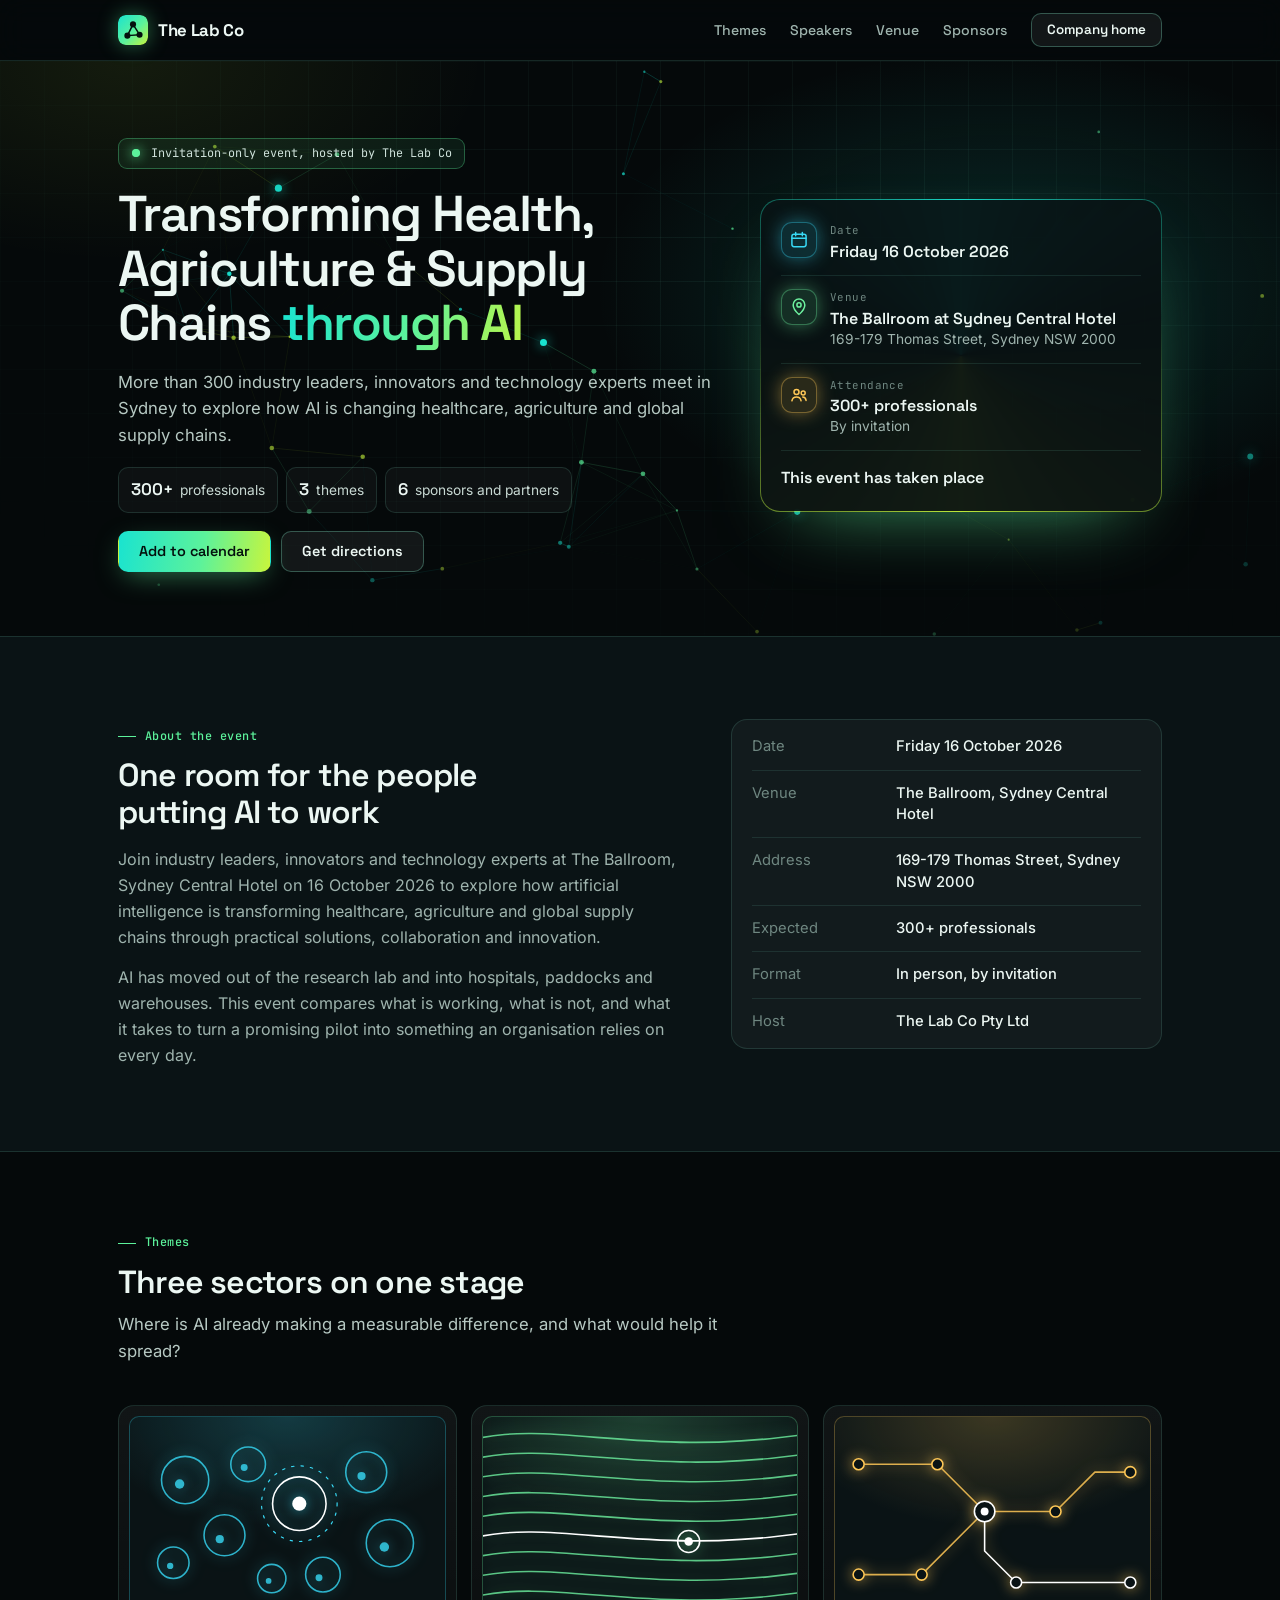
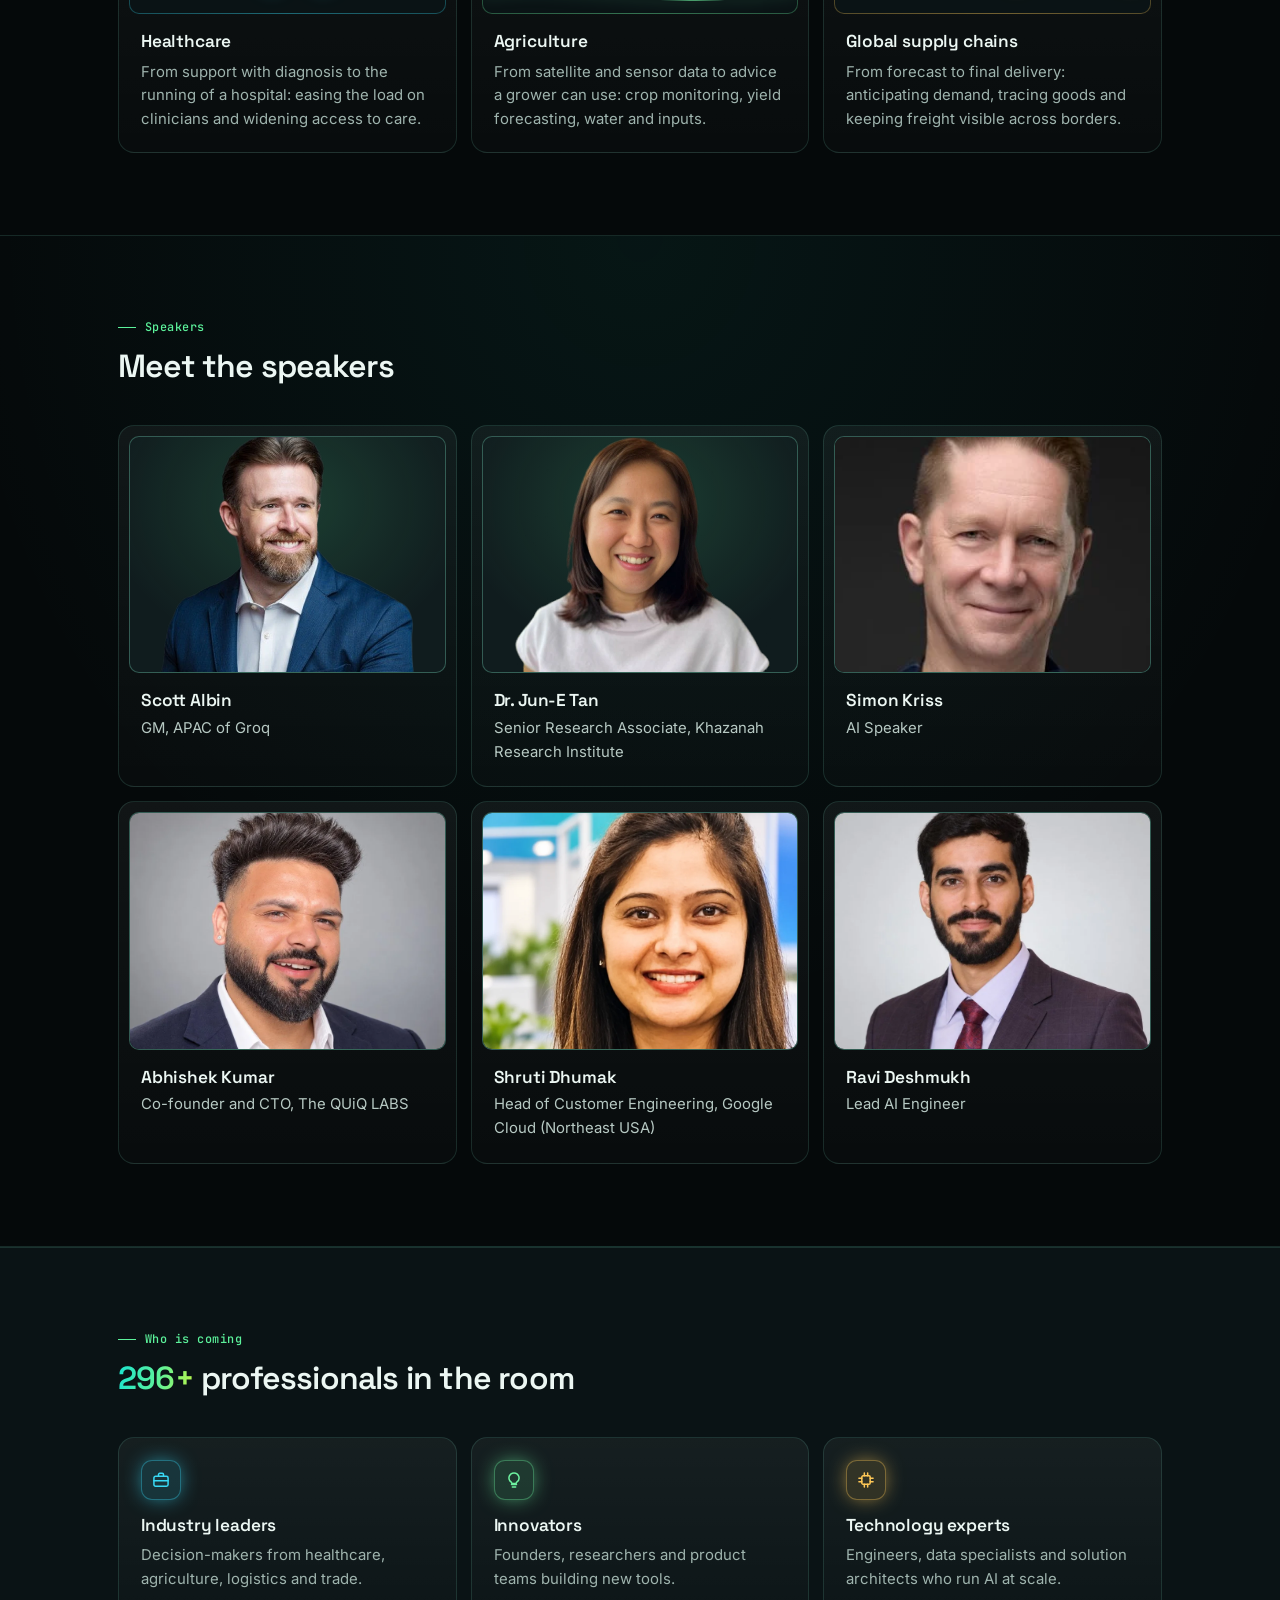
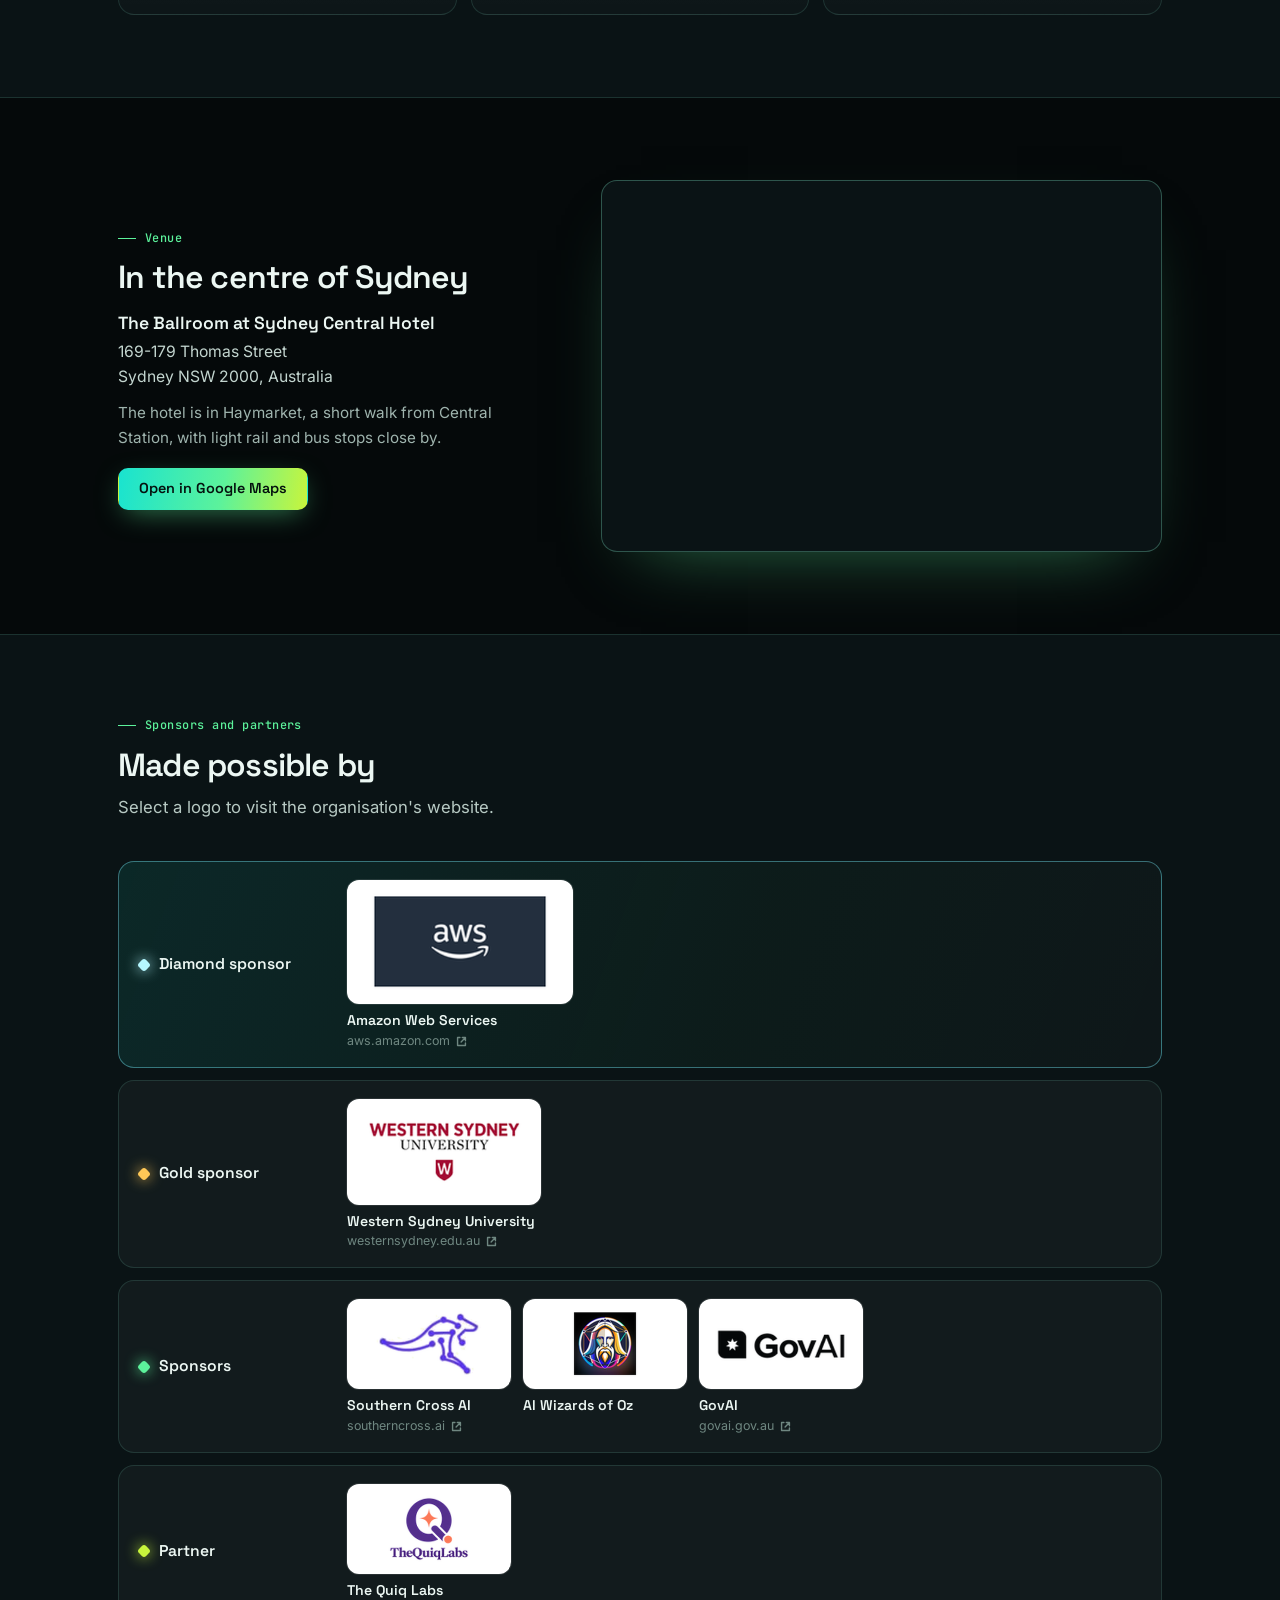
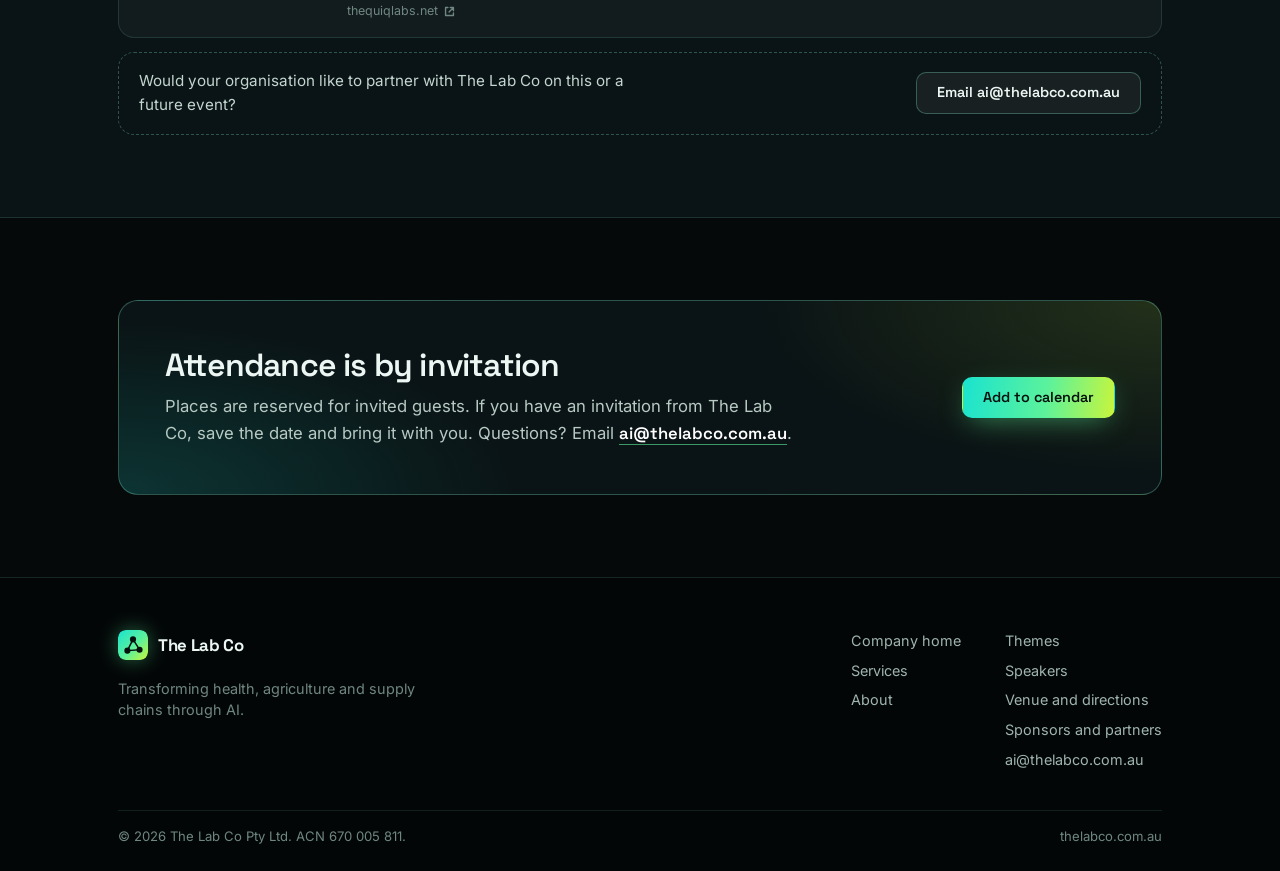
==== event.html @ 6e934815 "Add event speakers preview" ====
<!doctype html>
<html lang="en-AU">
<head>
  <meta charset="utf-8">
  <meta name="viewport" content="width=device-width, initial-scale=1">
  <title>Transforming Health, Agriculture &amp; Supply Chains through AI | 16 October 2026, Sydney | The Lab Co</title>
  <meta name="description" content="An invitation-only event by The Lab Co: 300+ professionals on how artificial intelligence is transforming healthcare, agriculture and global supply chains. Friday 16 October 2026, The Ballroom, Sydney Central Hotel.">
  <link rel="canonical" href="https://thelabco.com.au/event.html">
  <meta name="theme-color" content="#05090a">

  <meta property="og:type" content="website">
  <meta property="og:site_name" content="The Lab Co">
  <meta property="og:title" content="Transforming Health, Agriculture &amp; Supply Chains through AI">
  <meta property="og:description" content="Friday 16 October 2026. The Ballroom, Sydney Central Hotel, 169-179 Thomas Street, Sydney. 300+ professionals expected.">
  <meta property="og:url" content="https://thelabco.com.au/event.html">
  <meta property="og:image" content="https://thelabco.com.au/assets/img/share.png">
  <meta name="twitter:card" content="summary_large_image">

  <script>document.documentElement.className+=" js";setTimeout(function(){if(!window.__labco)document.documentElement.className+=" reveal-all"},4000);</script>
  <link rel="icon" href="favicon.svg" type="image/svg+xml">
  <link rel="preload" href="assets/fonts/space-grotesk-latin-wght-normal.woff2" as="font" type="font/woff2" crossorigin>
  <link rel="preload" href="assets/fonts/inter-latin-wght-normal.woff2" as="font" type="font/woff2" crossorigin>
  <link rel="stylesheet" href="assets/css/styles.css">

  <script type="application/ld+json">
  {
    "@context": "https://schema.org",
    "@type": "BusinessEvent",
    "name": "Transforming Health, Agriculture & Supply Chains through AI",
    "description": "Industry leaders, innovators and technology experts explore how artificial intelligence is transforming healthcare, agriculture and global supply chains through practical solutions, collaboration and innovation.",
    "startDate": "2026-10-16",
    "endDate": "2026-10-16",
    "eventStatus": "https://schema.org/EventScheduled",
    "eventAttendanceMode": "https://schema.org/OfflineEventAttendanceMode",
    "url": "https://thelabco.com.au/event.html",
    "image": "https://thelabco.com.au/assets/img/share.png",
    "location": {
      "@type": "Place",
      "name": "The Ballroom, Sydney Central Hotel",
      "address": { "@type": "PostalAddress", "streetAddress": "169-179 Thomas Street", "addressLocality": "Sydney", "addressRegion": "NSW", "postalCode": "2000", "addressCountry": "AU" }
    },
    "organizer": { "@type": "Organization", "name": "The Lab Co Pty Ltd", "email": "ai@thelabco.com.au", "url": "https://thelabco.com.au/" }
  }
  </script>
</head>
<body>
  <a class="skip" href="#main">Skip to content</a>
  <div class="progress" aria-hidden="true"></div>

  <header class="site-header">
    <div class="wrap site-header__row">
      <a class="brand" href="index.html" aria-label="The Lab Co, home">
        <img class="brand__mark" src="assets/img/mark.svg" alt="" width="30" height="30">
        <span class="brand__name">The Lab Co</span>
      </a>
      <nav class="nav" aria-label="Main">
        <a class="nav__link" href="#themes">Themes</a>
        <a class="nav__link" href="#speakers">Speakers</a>
        <a class="nav__link" href="#venue">Venue</a>
        <a class="nav__link" href="#sponsors">Sponsors</a>
        <a class="btn btn--ghost btn--small" href="index.html">Company home</a>
      </nav>
    </div>
  </header>

  <main id="main">

    <section class="hero hero--event" aria-labelledby="event-title">
      <div class="hero__glow" aria-hidden="true"></div>
      <div class="hero__grid" aria-hidden="true"></div>
      <canvas class="net" data-network aria-hidden="true"></canvas>

      <div class="wrap hero__cols hero__cols--event">
        <div class="hero__copy">
          <span class="pill"><span class="dot"></span>Invitation-only event, hosted by The&nbsp;Lab&nbsp;Co</span>
          <h1 class="display" id="event-title">Transforming Health, Agriculture &amp; Supply Chains <span class="grad-text">through AI</span></h1>
          <p class="lead">More than 300 industry leaders, innovators and technology experts meet in Sydney to explore how AI is changing healthcare, agriculture and global supply chains.</p>
          <div class="chips">
            <span class="chip"><b>300+</b> professionals</span>
            <span class="chip"><b>3</b> themes</span>
            <span class="chip"><b>6</b> sponsors and partners</span>
          </div>
          <div class="btn-row">
            <a class="btn btn--primary" href="assets/the-lab-co-event-16-oct-2026.ics" download>Add to calendar</a>
            <a class="btn btn--ghost" href="https://www.google.com/maps/search/?api=1&amp;query=Sydney+Central+Hotel%2C+169-179+Thomas+Street%2C+Sydney+NSW+2000" target="_blank" rel="noopener">Get directions</a>
          </div>
        </div>

        <div class="ticket">
          <div class="ticket__inner">
            <div class="ticket__row is-health">
              <span class="icon"><svg viewBox="0 0 24 24" aria-hidden="true"><rect x="3.5" y="5" width="17" height="15" rx="2.5"/><path d="M3.5 10h17M8 3v4M16 3v4"/></svg></span>
              <div>
                <p class="ticket__label">Date</p>
                <p class="ticket__main"><time datetime="2026-10-16">Friday 16 October 2026</time></p>
              </div>
            </div>
            <div class="ticket__row is-agri">
              <span class="icon"><svg viewBox="0 0 24 24" aria-hidden="true"><path d="M12 21s7-6.2 7-11.5a7 7 0 1 0-14 0C5 14.8 12 21 12 21z"/><circle cx="12" cy="9.5" r="2.5"/></svg></span>
              <div>
                <p class="ticket__label">Venue</p>
                <p class="ticket__main">The Ballroom at Sydney Central Hotel</p>
                <p class="ticket__sub">169-179 Thomas Street, Sydney NSW 2000</p>
              </div>
            </div>
            <div class="ticket__row is-supply">
              <span class="icon"><svg viewBox="0 0 24 24" aria-hidden="true"><circle cx="9" cy="8.5" r="3"/><path d="M3.5 19c.6-3 2.7-4.6 5.5-4.6s4.9 1.6 5.5 4.6"/><circle cx="17" cy="9.5" r="2.4"/><path d="M16.5 14.5c2.2.1 3.6 1.5 4 4"/></svg></span>
              <div>
                <p class="ticket__label">Attendance</p>
                <p class="ticket__main">300+ professionals</p>
                <p class="ticket__sub">By invitation</p>
              </div>
            </div>
            <div class="countdown" data-countdown hidden>
              <p class="countdown__label" data-countdown-label>Countdown to 16 October</p>
              <div class="countdown__boxes" data-countdown-boxes>
                <div class="countdown__box"><span class="countdown__num" data-unit="d">0</span><span class="countdown__unit">days</span></div>
                <div class="countdown__box"><span class="countdown__num" data-unit="h">00</span><span class="countdown__unit">hours</span></div>
                <div class="countdown__box"><span class="countdown__num" data-unit="m">00</span><span class="countdown__unit">min</span></div>
                <div class="countdown__box"><span class="countdown__num" data-unit="s">00</span><span class="countdown__unit">sec</span></div>
              </div>
              <p class="countdown__done" data-countdown-done hidden></p>
            </div>
          </div>
        </div>
      </div>
    </section>

    <section class="section section--alt" aria-labelledby="overview-title">
      <div class="wrap split">
        <div>
          <p class="kicker">About the event</p>
          <h2 class="heading" id="overview-title" style="margin-top: 11px;">One room for the people putting AI to work</h2>
          <div class="prose" style="margin-top: 16px;">
            <p>Join industry leaders, innovators and technology experts at The Ballroom, Sydney Central Hotel on 16 October 2026 to explore how artificial intelligence is transforming healthcare, agriculture and global supply chains through practical solutions, collaboration and innovation.</p>
            <p>AI has moved out of the research lab and into hospitals, paddocks and warehouses. This event compares what is working, what is not, and what it takes to turn a promising pilot into something an organisation relies on every day.</p>
          </div>
        </div>
        <dl class="facts">
          <div class="facts__row"><dt>Date</dt><dd>Friday 16 October 2026</dd></div>
          <div class="facts__row"><dt>Venue</dt><dd>The Ballroom, Sydney Central Hotel</dd></div>
          <div class="facts__row"><dt>Address</dt><dd>169-179 Thomas Street, Sydney NSW 2000</dd></div>
          <div class="facts__row"><dt>Expected</dt><dd>300+ professionals</dd></div>
          <div class="facts__row"><dt>Format</dt><dd>In person, by invitation</dd></div>
          <div class="facts__row"><dt>Host</dt><dd>The Lab Co Pty Ltd</dd></div>
        </dl>
      </div>
    </section>

    <section class="section" id="themes" aria-labelledby="themes-title">
      <div class="wrap">
        <div class="section__head">
          <p class="kicker">Themes</p>
          <h2 class="heading" id="themes-title">Three sectors on one stage</h2>
          <p class="lead">Where is AI already making a measurable difference, and what would help it spread?</p>
        </div>
        <div class="cards cards--3">
          <article class="card card--sector is-health">
            <span class="card__art"><img src="assets/img/plate-health.svg" alt="" width="400" height="250" loading="lazy"></span>
            <div class="card__body">
              <h3 class="subheading">Healthcare</h3>
              <p>From support with diagnosis to the running of a hospital: easing the load on clinicians and widening access to care.</p>
            </div>
          </article>
          <article class="card card--sector is-agri">
            <span class="card__art"><img src="assets/img/plate-agriculture.svg" alt="" width="400" height="250" loading="lazy"></span>
            <div class="card__body">
              <h3 class="subheading">Agriculture</h3>
              <p>From satellite and sensor data to advice a grower can use: crop monitoring, yield forecasting, water and inputs.</p>
            </div>
          </article>
          <article class="card card--sector is-supply">
            <span class="card__art"><img src="assets/img/plate-supply.svg" alt="" width="400" height="250" loading="lazy"></span>
            <div class="card__body">
              <h3 class="subheading">Global supply chains</h3>
              <p>From forecast to final delivery: anticipating demand, tracing goods and keeping freight visible across borders.</p>
            </div>
          </article>
        </div>
      </div>
    </section>

    <section class="section section--speakers" id="speakers" aria-labelledby="speakers-title">
      <div class="wrap">
        <div class="section__head">
          <p class="kicker">Speakers</p>
          <h2 class="heading" id="speakers-title">Meet the speakers</h2>
        </div>
        <div class="cards cards--3 speakers">
          <article class="card speaker">
            <div class="speaker__photo"><img src="assets/img/speakers/scott-albin.webp" alt="Scott Albin" width="600" height="600" loading="lazy"></div>
            <div class="speaker__body">
              <h3 class="subheading">Scott Albin</h3>
              <p>GM, APAC of Groq</p>
            </div>
          </article>
          <article class="card speaker">
            <div class="speaker__photo"><img src="assets/img/speakers/jun-e-tan.webp" alt="Dr. Jun-E Tan" width="600" height="600" loading="lazy"></div>
            <div class="speaker__body">
              <h3 class="subheading">Dr. Jun-E Tan</h3>
              <p>Senior Research Associate, Khazanah Research Institute</p>
            </div>
          </article>
          <article class="card speaker">
            <div class="speaker__photo"><img src="assets/img/speakers/simon-kriss.webp" alt="Simon Kriss" width="324" height="422" loading="lazy"></div>
            <div class="speaker__body">
              <h3 class="subheading">Simon Kriss</h3>
              <p>AI Speaker</p>
            </div>
          </article>
          <article class="card speaker">
            <div class="speaker__photo"><img src="assets/img/speakers/abhishek-kumar.webp" alt="Abhishek Kumar" width="800" height="800" loading="lazy"></div>
            <div class="speaker__body">
              <h3 class="subheading">Abhishek Kumar</h3>
              <p>Co-founder and CTO, The QUiQ LABS</p>
            </div>
          </article>
          <article class="card speaker">
            <div class="speaker__photo"><img src="assets/img/speakers/shruti-dhumak.webp" alt="Shruti Dhumak" width="976" height="1612" loading="lazy"></div>
            <div class="speaker__body">
              <h3 class="subheading">Shruti Dhumak</h3>
              <p>Head of Customer Engineering, Google Cloud (Northeast USA)</p>
            </div>
          </article>
          <article class="card speaker">
            <div class="speaker__photo"><img src="assets/img/speakers/ravi-deshmukh.webp" alt="Ravi Deshmukh" width="800" height="800" loading="lazy"></div>
            <div class="speaker__body">
              <h3 class="subheading">Ravi Deshmukh</h3>
              <p>Lead AI Engineer</p>
            </div>
          </article>
        </div>
      </div>
    </section>

    <section class="section section--alt" aria-labelledby="room-title">
      <div class="wrap">
        <div class="section__head">
          <p class="kicker">Who is coming</p>
          <h2 class="heading" id="room-title"><span class="grad-text"><span data-count="300">300</span>+</span> professionals in the room</h2>
        </div>
        <div class="cards cards--3">
          <div class="card is-health">
            <span class="icon"><svg viewBox="0 0 24 24" aria-hidden="true"><rect x="3.5" y="7.5" width="17" height="12" rx="2"/><path d="M9 7.5v-2A1.5 1.5 0 0 1 10.5 4h3A1.5 1.5 0 0 1 15 5.5v2M3.5 13h17"/></svg></span>
            <h3 class="subheading">Industry leaders</h3>
            <p>Decision-makers from healthcare, agriculture, logistics and trade.</p>
          </div>
          <div class="card is-agri">
            <span class="icon"><svg viewBox="0 0 24 24" aria-hidden="true"><path d="M9 17.5h6M10 20.5h4M12 3.5a6 6 0 0 0-3.6 10.8c.6.5 1 1.2 1.1 2h5c.1-.8.5-1.5 1.1-2A6 6 0 0 0 12 3.5z"/></svg></span>
            <h3 class="subheading">Innovators</h3>
            <p>Founders, researchers and product teams building new tools.</p>
          </div>
          <div class="card is-supply">
            <span class="icon"><svg viewBox="0 0 24 24" aria-hidden="true"><rect x="7" y="7" width="10" height="10" rx="1.5"/><path d="M10 3.5V7M14 3.5V7M10 17v3.5M14 17v3.5M3.5 10H7M3.5 14H7M17 10h3.5M17 14h3.5"/></svg></span>
            <h3 class="subheading">Technology experts</h3>
            <p>Engineers, data specialists and solution architects who run AI at scale.</p>
          </div>
        </div>
      </div>
    </section>

    <section class="section venue" id="venue" aria-labelledby="venue-title">
      <div class="wrap split split--venue">
        <div>
          <p class="kicker">Venue</p>
          <h2 class="heading" id="venue-title" style="margin-top: 11px;">In the centre of Sydney</h2>
          <address class="address">
            <strong>The Ballroom at Sydney Central Hotel</strong>
            169-179 Thomas Street<br>
            Sydney NSW 2000, Australia
          </address>
          <p class="venue__text">The hotel is in Haymarket, a short walk from Central Station, with light rail and bus stops close by.</p>
          <div class="btn-row">
            <a class="btn btn--primary" href="https://www.google.com/maps/search/?api=1&amp;query=Sydney+Central+Hotel%2C+169-179+Thomas+Street%2C+Sydney+NSW+2000" target="_blank" rel="noopener">Open in Google Maps</a>
          </div>
        </div>
        <div class="venue__map">
          <iframe title="Map showing Sydney Central Hotel, 169-179 Thomas Street, Sydney" src="https://www.google.com/maps?q=Sydney+Central+Hotel%2C+169-179+Thomas+Street%2C+Sydney+NSW+2000&amp;z=16&amp;output=embed" loading="lazy" referrerpolicy="no-referrer-when-downgrade" allowfullscreen></iframe>
        </div>
      </div>
    </section>

    <section class="section section--alt" id="sponsors" aria-labelledby="sponsors-title">
      <div class="wrap">
        <div class="section__head">
          <p class="kicker">Sponsors and partners</p>
          <h2 class="heading" id="sponsors-title">Made possible by</h2>
          <p class="lead">Select a logo to visit the organisation's website.</p>
        </div>

        <!--
          Each sponsor is one element with class "sponsor".
          To change a link, edit the href and the short address under the name.
          To replace a logo, upload a file with the same name into assets/img/sponsors/
          (PNG or SVG on a white or clear background).
        -->
        <div class="tiers">
          <div class="tier tier--diamond">
            <h3 class="tier__name"><span class="tier__gem"></span>Diamond sponsor</h3>
            <div class="tier__logos">
              <a class="sponsor sponsor--diamond" href="https://aws.amazon.com/" target="_blank" rel="noopener" aria-label="Amazon Web Services, opens website in a new tab">
                <span class="sponsor__tile"><img src="assets/img/sponsors/aws.png" alt="" width="492" height="267" loading="lazy"></span>
                <span class="sponsor__name">Amazon Web Services</span>
                <span class="sponsor__url">aws.amazon.com<svg viewBox="0 0 14 14" aria-hidden="true"><path d="M5 2H2v10h10V9M8 2h4v4M12 2 6.5 7.5"/></svg></span>
              </a>
            </div>
          </div>

          <div class="tier tier--gold">
            <h3 class="tier__name"><span class="tier__gem"></span>Gold sponsor</h3>
            <div class="tier__logos">
              <a class="sponsor sponsor--gold" href="https://www.westernsydney.edu.au/" target="_blank" rel="noopener" aria-label="Western Sydney University, opens website in a new tab">
                <span class="sponsor__tile"><img src="assets/img/sponsors/western-sydney-university.png" alt="" width="483" height="204" loading="lazy"></span>
                <span class="sponsor__name">Western Sydney University</span>
                <span class="sponsor__url">westernsydney.edu.au<svg viewBox="0 0 14 14" aria-hidden="true"><path d="M5 2H2v10h10V9M8 2h4v4M12 2 6.5 7.5"/></svg></span>
              </a>
            </div>
          </div>

          <div class="tier tier--sponsor">
            <h3 class="tier__name"><span class="tier__gem"></span>Sponsors</h3>
            <div class="tier__logos">
              <a class="sponsor" href="https://www.southerncross.ai/" target="_blank" rel="noopener" aria-label="Southern Cross AI, opens website in a new tab">
                <span class="sponsor__tile"><img src="assets/img/sponsors/southern-cross-ai.png" alt="" width="372" height="240" loading="lazy"></span>
                <span class="sponsor__name">Southern Cross AI</span>
                <span class="sponsor__url">southerncross.ai<svg viewBox="0 0 14 14" aria-hidden="true"><path d="M5 2H2v10h10V9M8 2h4v4M12 2 6.5 7.5"/></svg></span>
              </a>
              <!-- No website yet: to add one, copy the <a class="sponsor" ...> pattern used by the other logos. -->
              <div class="sponsor">
                <span class="sponsor__tile"><img src="assets/img/sponsors/ai-wizards-of-oz.png" alt="" width="270" height="267" loading="lazy"></span>
                <span class="sponsor__name">AI Wizards of Oz</span>
              </div>
              <a class="sponsor" href="https://www.govai.gov.au/" target="_blank" rel="noopener" aria-label="GovAI, opens website in a new tab">
                <span class="sponsor__tile"><img src="assets/img/sponsors/govai.png" alt="" width="450" height="120" loading="lazy"></span>
                <span class="sponsor__name">GovAI</span>
                <span class="sponsor__url">govai.gov.au<svg viewBox="0 0 14 14" aria-hidden="true"><path d="M5 2H2v10h10V9M8 2h4v4M12 2 6.5 7.5"/></svg></span>
              </a>
            </div>
          </div>

          <div class="tier tier--partner">
            <h3 class="tier__name"><span class="tier__gem"></span>Partner</h3>
            <div class="tier__logos">
              <a class="sponsor" href="https://thequiqlabs.net/" target="_blank" rel="noopener" aria-label="The Quiq Labs, opens website in a new tab">
                <span class="sponsor__tile"><img src="assets/img/sponsors/the-quiq-labs.png" alt="" width="327" height="264" loading="lazy"></span>
                <span class="sponsor__name">The Quiq Labs</span>
                <span class="sponsor__url">thequiqlabs.net<svg viewBox="0 0 14 14" aria-hidden="true"><path d="M5 2H2v10h10V9M8 2h4v4M12 2 6.5 7.5"/></svg></span>
              </a>
            </div>
          </div>
        </div>

        <div class="partner-cta">
          <p>Would your organisation like to partner with The Lab Co on this or a future event?</p>
          <a class="btn btn--ghost" href="mailto:ai@thelabco.com.au?subject=Partnership%20enquiry">Email ai@thelabco.com.au</a>
        </div>
      </div>
    </section>

    <section class="section" id="attend" aria-labelledby="attend-title">
      <div class="wrap">
        <div class="contact">
          <div>
            <h2 class="heading" id="attend-title">Attendance is by invitation</h2>
            <p class="lead">Places are reserved for invited guests. If you have an invitation from The Lab Co, save the date and bring it with you. Questions? Email <a class="mail" href="mailto:ai@thelabco.com.au">ai@thelabco.com.au</a>.</p>
          </div>
          <a class="btn btn--primary" href="assets/the-lab-co-event-16-oct-2026.ics" download>Add to calendar</a>
        </div>
      </div>
    </section>

  </main>

  <footer class="site-footer">
    <div class="wrap">
      <div class="site-footer__top">
        <div>
          <a class="brand" href="index.html" aria-label="The Lab Co, home">
            <img class="brand__mark" src="assets/img/mark.svg" alt="" width="30" height="30">
            <span class="brand__name">The Lab Co</span>
          </a>
          <p class="site-footer__tag">Transforming health, agriculture and supply chains through AI.</p>
        </div>
        <nav class="site-footer__links" aria-label="Company">
          <a href="index.html">Company home</a>
          <a href="index.html#services">Services</a>
          <a href="index.html#about">About</a>
        </nav>
        <nav class="site-footer__links" aria-label="Event">
          <a href="#themes">Themes</a>
          <a href="#speakers">Speakers</a>
          <a href="#venue">Venue and directions</a>
          <a href="#sponsors">Sponsors and partners</a>
          <a href="mailto:ai@thelabco.com.au">ai@thelabco.com.au</a>
        </nav>
      </div>
      <div class="site-footer__legal">
        <span>&copy; 2026 The Lab Co Pty Ltd. ACN 670 005 811.</span>
        <span>thelabco.com.au</span>
      </div>
    </div>
  </footer>

  <script src="assets/js/main.js" defer></script>
</body>
</html>
---- assets/css/styles.css ----
/* The Lab Co — site styles
   Identity: graphite black with an aqua-to-lime signal gradient.
   Sector colours: health = cyan, agriculture = green, supply chains = amber. */

@font-face { font-family: "Space Grotesk"; font-style: normal; font-display: swap; font-weight: 300 700; src: url("../fonts/space-grotesk-latin-wght-normal.woff2") format("woff2"); }
@font-face { font-family: "Inter"; font-style: normal; font-display: swap; font-weight: 100 900; src: url("../fonts/inter-latin-wght-normal.woff2") format("woff2"); }
@font-face { font-family: "JetBrains Mono"; font-style: normal; font-display: swap; font-weight: 100 800; src: url("../fonts/jetbrains-mono-latin-wght-normal.woff2") format("woff2"); }

:root {
  color-scheme: dark;
  --bg: #05090a;
  --bg-2: #0a1315;
  --panel: rgba(255, 255, 255, 0.035);
  --panel-2: rgba(255, 255, 255, 0.06);
  --line: rgba(140, 255, 220, 0.13);
  --line-2: rgba(140, 255, 220, 0.28);
  --text: #ecf7f3;
  --muted: #9fb4ae;
  --dim: #6f8781;

  --aqua: #19e3d0;
  --mint: #5cf29b;
  --lime: #c8f53c;
  --cyan: #38d9f5;
  --green: #6ef2a0;
  --amber: #ffc857;
  --grad: linear-gradient(100deg, #19e3d0 0%, #5cf29b 55%, #c8f53c 100%);

  --display: "Space Grotesk", "Segoe UI", system-ui, -apple-system, Arial, sans-serif;
  --body: "Inter", "Segoe UI", system-ui, -apple-system, Arial, sans-serif;
  --mono: "JetBrains Mono", ui-monospace, "SFMono-Regular", Menlo, Consolas, monospace;

  --gutter: clamp(18px, 4.5vw, 48px);
  --radius: 16px;
  --accent: var(--mint);
}

*, *::before, *::after { box-sizing: border-box; }
html { -webkit-text-size-adjust: 100%; scroll-behavior: smooth; scroll-padding-top: 80px; }
@media (prefers-reduced-motion: reduce) { html { scroll-behavior: auto; } }

body {
  margin: 0; background: var(--bg); color: var(--muted);
  font-family: var(--body); font-size: 1rem; line-height: 1.62;
  -webkit-font-smoothing: antialiased; text-rendering: optimizeLegibility; overflow-x: hidden;
}
img, svg, iframe, canvas { display: block; max-width: 100%; }
h1, h2, h3, p, dl, dd, ul, ol { margin: 0; }
ul, ol { padding: 0; list-style: none; }
a { color: var(--mint); text-decoration-thickness: 1px; text-underline-offset: 0.2em; }
a:hover { color: #ffffff; }
:focus-visible { outline: 2px solid var(--lime); outline-offset: 3px; border-radius: 6px; }
[hidden] { display: none !important; }

.skip { position: absolute; left: 12px; top: -70px; z-index: 70; background: #fff; color: #04110e; font-family: var(--display); font-weight: 600; font-size: 0.9rem; padding: 9px 14px; border-radius: 9px; text-decoration: none; }
.skip:focus { top: 12px; }
.wrap { max-width: 1140px; margin-inline: auto; padding-inline: var(--gutter); }
.grad-text { background-image: linear-gradient(100deg, #19e3d0, #5cf29b, #c8f53c, #5cf29b, #19e3d0); background-size: 220% auto; -webkit-background-clip: text; background-clip: text; color: transparent; }

/* ---------- Type (kept compact) ---------- */
.display { font-family: var(--display); font-weight: 600; font-size: clamp(1.9rem, 4.1vw, 3.15rem); line-height: 1.08; letter-spacing: -0.03em; color: var(--text); text-wrap: balance; }
.heading { font-family: var(--display); font-weight: 600; font-size: clamp(1.45rem, 2.5vw, 2rem); line-height: 1.15; letter-spacing: -0.025em; color: var(--text); text-wrap: balance; }
.subheading { font-family: var(--display); font-weight: 600; font-size: 1.08rem; line-height: 1.3; letter-spacing: -0.01em; color: var(--text); }
.lead { font-size: 1.04rem; line-height: 1.62; color: #b7c9c3; max-width: 38em; }
.small { font-size: 0.9rem; }
.kicker { display: inline-flex; align-items: center; gap: 9px; font-family: var(--mono); font-size: 0.74rem; font-weight: 500; letter-spacing: 0.04em; color: var(--mint); }
.kicker::before { content: ""; width: 18px; height: 1px; background: currentColor; }
.prose { max-width: 38em; }
.prose p + p { margin-top: 0.9em; }
.mail { font-family: var(--display); font-weight: 600; color: #fff; text-decoration: none; border-bottom: 1px solid rgba(92, 242, 155, 0.6); }
.mail:hover { color: var(--mint); }

/* ---------- Header ---------- */
.site-header { position: sticky; top: 0; z-index: 50; background: rgba(5, 9, 10, 0.7); -webkit-backdrop-filter: blur(14px) saturate(140%); backdrop-filter: blur(14px) saturate(140%); border-bottom: 1px solid var(--line); transition: background-color 0.3s ease, box-shadow 0.3s ease; }
.site-header.is-scrolled { background: rgba(5, 9, 10, 0.93); box-shadow: 0 12px 36px -18px #000; }
.site-header__row { display: flex; align-items: center; justify-content: space-between; gap: 18px; min-height: 60px; }
.brand { display: inline-flex; align-items: center; gap: 10px; color: var(--text); text-decoration: none; }
.brand:hover { color: #fff; }
.brand__mark { width: 30px; height: 30px; border-radius: 8px; box-shadow: 0 0 20px rgba(92, 242, 155, 0.4); }
.brand__name { font-family: var(--display); font-weight: 700; font-size: 1.05rem; letter-spacing: -0.02em; line-height: 1; }
.nav { display: flex; align-items: center; gap: 4px 24px; font-family: var(--display); font-size: 0.88rem; font-weight: 500; }
.nav__link { color: var(--muted); text-decoration: none; padding-block: 8px; transition: color 0.15s ease; }
.nav__link:hover { color: #fff; }

/* ---------- Buttons ---------- */
.btn { position: relative; overflow: hidden; display: inline-flex; align-items: center; justify-content: center; gap: 8px; font-family: var(--display); font-weight: 600; font-size: 0.9rem; line-height: 1.1; padding: 12px 20px; border-radius: 10px; border: 1px solid transparent; text-decoration: none; cursor: pointer; white-space: nowrap; transition: transform 0.15s ease, box-shadow 0.2s ease, background-color 0.15s ease, border-color 0.15s ease; }
.btn--primary { background: var(--grad); color: #04110e; box-shadow: 0 8px 28px -8px rgba(92, 242, 155, 0.55); }
.btn--primary:hover { color: #04110e; transform: translateY(-1px); box-shadow: 0 10px 36px -6px rgba(92, 242, 155, 0.75); }
.btn--primary::after { content: ""; position: absolute; top: 0; bottom: 0; left: 0; width: 40%; background: linear-gradient(100deg, transparent, rgba(255, 255, 255, 0.6), transparent); transform: translateX(-140%) skewX(-20deg); pointer-events: none; }
.btn--primary:hover::after { transform: translateX(380%) skewX(-20deg); transition: transform 0.75s ease; }
.btn--ghost { background: var(--panel-2); border-color: var(--line-2); color: var(--text); }
.btn--ghost:hover { background: rgba(255, 255, 255, 0.1); border-color: rgba(255, 255, 255, 0.4); color: #fff; }
.btn--small { padding: 9px 15px; font-size: 0.84rem; }
.btn-row { display: flex; flex-wrap: wrap; gap: 10px; }
.btn svg { width: 15px; height: 15px; fill: none; stroke: currentColor; stroke-width: 2; stroke-linecap: round; stroke-linejoin: round; }

/* ---------- Home hero ---------- */
.hero { position: relative; isolation: isolate; overflow: hidden; padding-block: clamp(40px, 6vw, 84px) clamp(36px, 5vw, 64px); }
.hero__glow { position: absolute; inset: 0; z-index: -3; pointer-events: none; background: radial-gradient(45% 60% at 78% 40%, rgba(25, 227, 208, 0.16), transparent 70%), radial-gradient(40% 50% at 10% 0%, rgba(200, 245, 60, 0.08), transparent 70%); }
.hero__grid { position: absolute; inset: 0; z-index: -2; pointer-events: none; background-image: linear-gradient(rgba(140, 255, 220, 0.055) 1px, transparent 1px), linear-gradient(90deg, rgba(140, 255, 220, 0.055) 1px, transparent 1px); background-size: 44px 44px; -webkit-mask-image: radial-gradient(80% 80% at 60% 30%, #000 10%, transparent 100%); mask-image: radial-gradient(80% 80% at 60% 30%, #000 10%, transparent 100%); }
.hero__cols { display: grid; gap: 28px 40px; align-items: center; }
.hero__copy { display: grid; gap: 18px; justify-items: start; }
.hero__copy > * { animation: rise 0.9s cubic-bezier(0.16, 0.84, 0.3, 1) both; }
.hero__copy > :nth-child(1) { animation-delay: 0.05s; }
.hero__copy > :nth-child(2) { animation-delay: 0.16s; }
.hero__copy > :nth-child(3) { animation-delay: 0.3s; }
.hero__copy > :nth-child(4) { animation-delay: 0.44s; }
.hero__copy > :nth-child(5) { animation-delay: 0.58s; }
@keyframes rise { from { opacity: 0; transform: translateY(26px); } }

.core { position: relative; aspect-ratio: 1; width: min(100%, 500px); margin-inline: auto; animation: core-in 1.4s cubic-bezier(0.16, 0.84, 0.3, 1) 0.2s both; }
@keyframes core-in { from { opacity: 0; transform: scale(0.86); } }
.core canvas { width: 100%; height: 100%; }
.core::before { content: ""; position: absolute; inset: 14%; border-radius: 50%; background: radial-gradient(circle, rgba(92, 242, 155, 0.2), transparent 68%); filter: blur(30px); }
.core__chip { position: absolute; display: inline-flex; align-items: center; gap: 8px; font-family: var(--mono); font-size: 0.72rem; color: var(--text); padding: 7px 11px; border-radius: 9px; background: rgba(10, 19, 21, 0.82); border: 1px solid var(--line-2); -webkit-backdrop-filter: blur(6px); backdrop-filter: blur(6px); animation: bob 5s ease-in-out infinite; }
.core__chip::before { content: ""; width: 7px; height: 7px; border-radius: 50%; background: var(--accent); box-shadow: 0 0 10px var(--accent); }
.core__chip--a { --accent: var(--cyan); left: 0; top: 16%; }
.core__chip--b { --accent: var(--green); right: -2%; top: 44%; animation-delay: -1.7s; }
.core__chip--c { --accent: var(--amber); left: 8%; bottom: 12%; animation-delay: -3.2s; }
@keyframes bob { 50% { transform: translateY(-9px); } }

.eventline { display: inline-flex; flex-wrap: wrap; align-items: center; gap: 6px 12px; padding: 9px 14px; border-radius: 11px; background: var(--panel); border: 1px solid var(--line); color: #c9dad4; font-size: 0.88rem; text-decoration: none; transition: border-color 0.2s ease, background-color 0.2s ease; }
.eventline:hover { border-color: var(--line-2); background: var(--panel-2); color: #fff; }
.eventline b { font-family: var(--display); font-weight: 600; color: var(--text); }
.eventline__go { font-family: var(--display); font-weight: 600; color: var(--mint); }
.dot { position: relative; width: 8px; height: 8px; border-radius: 50%; background: var(--mint); box-shadow: 0 0 12px var(--mint); flex: none; }
.dot::after { content: ""; position: absolute; inset: 0; border-radius: 50%; border: 1px solid var(--mint); animation: ping 2.2s cubic-bezier(0, 0, 0.2, 1) infinite; }
@keyframes ping { to { transform: scale(3.4); opacity: 0; } }

/* ---------- Moving word band ---------- */
.band { border-block: 1px solid var(--line); background: var(--bg-2); overflow: hidden; padding-block: 13px; }
.band__track { display: flex; flex-wrap: wrap; justify-content: center; gap: 6px 0; margin: 0; }
.band__item { display: inline-flex; align-items: center; gap: 22px; padding-right: 22px; font-family: var(--display); font-weight: 500; font-size: 0.95rem; color: #cfe2db; white-space: nowrap; }
.band__item::after { content: ""; width: 6px; height: 6px; transform: rotate(45deg); background: var(--mint); box-shadow: 0 0 10px var(--mint); }
.band.is-live .band__track { flex-wrap: nowrap; justify-content: flex-start; width: max-content; animation: slide 38s linear infinite; }
.band.is-live:hover .band__track { animation-play-state: paused; }
@keyframes slide { to { transform: translateX(calc(-100% / 3)); } }

/* ---------- Sections ---------- */
.section { padding-block: clamp(44px, 6.4vw, 84px); position: relative; }
.section--alt { background: var(--bg-2); border-block: 1px solid var(--line); }
.section__head { display: grid; gap: 11px; margin-bottom: clamp(24px, 3.4vw, 40px); max-width: 44em; }

/* ---------- Cards ---------- */
.card { position: relative; background: linear-gradient(180deg, rgba(255, 255, 255, 0.05), rgba(255, 255, 255, 0.015)); border: 1px solid var(--line); border-radius: var(--radius); padding: 22px; transition: border-color 0.2s ease, box-shadow 0.25s ease, transform 0.2s ease; }
.card > * { position: relative; }
.card::before { content: ""; position: absolute; inset: 0; border-radius: inherit; pointer-events: none; opacity: 0; transition: opacity 0.3s ease; background: radial-gradient(340px circle at var(--mx, 50%) var(--my, 0%), color-mix(in srgb, var(--accent) 18%, transparent), transparent 62%); }
.card:hover::before { opacity: 1; }
.card:hover { border-color: color-mix(in srgb, var(--accent) 55%, transparent); }
.card p { margin-top: 8px; font-size: 0.93rem; line-height: 1.6; }
.cards { display: grid; gap: 14px; }

.is-health { --accent: var(--cyan); }
.is-agri { --accent: var(--green); }
.is-supply { --accent: var(--amber); }
.is-aqua { --accent: var(--aqua); }
.is-lime { --accent: var(--lime); }

.icon { display: grid; place-items: center; width: 40px; height: 40px; border-radius: 11px; margin-bottom: 14px; color: var(--accent); background: color-mix(in srgb, var(--accent) 13%, transparent); border: 1px solid color-mix(in srgb, var(--accent) 36%, transparent); box-shadow: 0 0 22px -6px var(--accent); transition: transform 0.25s ease; }
.icon svg { width: 20px; height: 20px; fill: none; stroke: currentColor; stroke-width: 1.8; stroke-linecap: round; stroke-linejoin: round; }
.card:hover .icon { transform: translateY(-3px) scale(1.06); }

.ticks { margin-top: 14px; display: grid; gap: 7px; font-size: 0.9rem; color: #c3d5cf; }
.ticks li { display: flex; gap: 9px; align-items: flex-start; }
.ticks li::before { content: ""; flex: none; width: 14px; height: 14px; margin-top: 4px; background: no-repeat center / contain url("data:image/svg+xml,%3Csvg xmlns='http://www.w3.org/2000/svg' viewBox='0 0 14 14' fill='none' stroke='%235cf29b' stroke-width='2' stroke-linecap='round' stroke-linejoin='round'%3E%3Cpath d='M2.5 7.5 5.5 10.5 11.5 3.5'/%3E%3C/svg%3E"); }

/* ---------- Services (bento) ---------- */
.bento { display: grid; gap: 14px; }
.service { display: grid; gap: 18px; align-content: start; }
.service__art { border-radius: 12px; border: 1px solid var(--line); background: radial-gradient(90% 90% at 50% 0%, color-mix(in srgb, var(--accent) 14%, transparent), transparent 70%), var(--bg-2); overflow: hidden; }

/* flow diagram: data -> model -> action */
.flow { display: grid; grid-template-columns: auto 1fr auto 1fr auto; align-items: center; gap: 0; padding: 26px 18px; }
.flow__node { display: grid; justify-items: center; gap: 8px; font-family: var(--mono); font-size: 0.7rem; color: #cfe2db; }
.flow__node span { display: grid; place-items: center; width: 46px; height: 46px; border-radius: 13px; color: var(--aqua); background: rgba(25, 227, 208, 0.1); border: 1px solid rgba(25, 227, 208, 0.4); }
.flow__node:nth-child(3) span { color: #04110e; background: var(--grad); border-color: transparent; box-shadow: 0 0 26px rgba(92, 242, 155, 0.6); animation: think 2.4s ease-in-out infinite; }
.flow__node:nth-child(5) span { color: var(--lime); background: rgba(200, 245, 60, 0.1); border-color: rgba(200, 245, 60, 0.4); }
.flow__node svg { width: 21px; height: 21px; fill: none; stroke: currentColor; stroke-width: 1.8; stroke-linecap: round; stroke-linejoin: round; }
.flow__wire { position: relative; height: 2px; margin: 0 8px 22px; background: linear-gradient(90deg, rgba(25, 227, 208, 0.35), rgba(200, 245, 60, 0.35)); border-radius: 2px; }
.flow__wire::before, .flow__wire::after { content: ""; position: absolute; top: -3px; left: 0; width: 8px; height: 8px; border-radius: 50%; background: #fff; box-shadow: 0 0 12px var(--mint), 0 0 4px #fff; animation: travel 2.2s linear infinite; }
.flow__wire::after { animation-delay: -1.1s; }
.flow__wire:nth-child(4)::before { animation-delay: -0.5s; }
.flow__wire:nth-child(4)::after { animation-delay: -1.6s; }
@keyframes travel { from { left: 0; opacity: 0; } 12% { opacity: 1; } 88% { opacity: 1; } to { left: calc(100% - 8px); opacity: 0; } }
@keyframes think { 50% { transform: scale(1.08); box-shadow: 0 0 40px rgba(92, 242, 155, 0.9); } }

/* bars */
.bars { display: flex; align-items: flex-end; gap: 8px; height: 118px; padding: 18px 18px 0; }
.bars i { flex: 1; border-radius: 5px 5px 0 0; background: linear-gradient(180deg, var(--aqua), rgba(25, 227, 208, 0.12)); height: var(--h); transform-origin: bottom; animation: grow 3.6s ease-in-out infinite; animation-delay: var(--t, 0s); }
.bars i:nth-child(even) { background: linear-gradient(180deg, var(--lime), rgba(200, 245, 60, 0.1)); }
@keyframes grow { 0%, 100% { transform: scaleY(0.55); } 50% { transform: scaleY(1); } }

/* orbit */
.orbit { position: relative; height: 118px; display: grid; place-items: center; }
.orbit__ring { position: absolute; width: 190px; height: 74px; border: 1px dashed var(--line-2); border-radius: 50%; }
.orbit__ring--2 { width: 120px; height: 46px; }
.orbit__hub { width: 34px; height: 34px; border-radius: 10px; background: var(--grad); box-shadow: 0 0 26px rgba(92, 242, 155, 0.6); }
.orbit__sat { position: absolute; left: 50%; top: 50%; width: 10px; height: 10px; margin: -5px; border-radius: 50%; background: #fff; box-shadow: 0 0 12px var(--mint); offset-path: ellipse(95px 37px at 50% 50%); offset-rotate: 0deg; animation: orbit 7s linear infinite; }
.orbit__sat--2 { offset-path: ellipse(60px 23px at 50% 50%); animation-duration: 4.6s; animation-direction: reverse; background: var(--lime); }
.orbit__sat--3 { animation-delay: -3.5s; background: var(--aqua); }
@keyframes orbit { to { offset-distance: 100%; } }

/* ---------- Numbers ---------- */
.stats { display: grid; grid-template-columns: repeat(2, 1fr); gap: 1px; background: var(--line); border: 1px solid var(--line); border-radius: var(--radius); overflow: hidden; }
.stat { background: var(--bg); padding: 22px 20px; }
.section--alt .stat { background: var(--bg-2); }
.stat__num { font-family: var(--display); font-weight: 600; font-size: clamp(1.8rem, 3.4vw, 2.5rem); line-height: 1; letter-spacing: -0.03em; font-variant-numeric: tabular-nums; }
.stat__label { margin-top: 8px; font-size: 0.86rem; line-height: 1.4; color: var(--muted); }

/* ---------- Sector switcher ---------- */
.tabs { display: grid; gap: 16px; }
.tabs__list { display: flex; flex-wrap: wrap; gap: 8px; }
.tab { display: inline-flex; align-items: center; gap: 9px; font-family: var(--display); font-weight: 600; font-size: 0.92rem; color: var(--muted); background: var(--panel); border: 1px solid var(--line); border-radius: 11px; padding: 11px 16px; cursor: pointer; text-align: left; transition: color 0.15s ease, border-color 0.2s ease, background-color 0.2s ease; }
.tab::before { content: ""; width: 8px; height: 8px; border-radius: 50%; background: var(--accent); box-shadow: 0 0 10px var(--accent); }
.tab:hover { color: #fff; border-color: var(--line-2); }
.tab[aria-selected="true"] { color: #fff; border-color: color-mix(in srgb, var(--accent) 70%, transparent); background: color-mix(in srgb, var(--accent) 11%, transparent); }
.panel { display: grid; gap: 20px; align-items: center; padding: 16px; border-radius: var(--radius); border: 1px solid color-mix(in srgb, var(--accent) 30%, transparent); background: linear-gradient(180deg, rgba(255, 255, 255, 0.045), rgba(255, 255, 255, 0.012)); }
.panel + .panel { margin-top: 14px; }
.tabs.is-live .panel + .panel { margin-top: 0; }
.tabs.is-live .panel { animation: panel-in 0.5s cubic-bezier(0.16, 0.84, 0.3, 1); }
@keyframes panel-in { from { opacity: 0; transform: translateY(12px); } }
.panel__art { position: relative; aspect-ratio: 16 / 10; border-radius: 11px; overflow: hidden; border: 1px solid color-mix(in srgb, var(--accent) 28%, transparent); background: radial-gradient(90% 80% at 50% 0%, color-mix(in srgb, var(--accent) 20%, transparent), transparent 70%), var(--bg-2); }
.panel__art img { width: 100%; height: 100%; object-fit: cover; filter: drop-shadow(0 0 7px color-mix(in srgb, var(--accent) 70%, transparent)); }
.panel__art::after, .card__art::after { content: ""; position: absolute; top: 0; bottom: 0; left: 0; width: 34%; pointer-events: none; background: linear-gradient(90deg, transparent, color-mix(in srgb, var(--accent) 24%, transparent) 70%, color-mix(in srgb, var(--accent) 70%, transparent) 99%, transparent); transform: translateX(-130%); animation: scan 6s ease-in-out infinite; }
@keyframes scan { 0%, 45% { transform: translateX(-130%); } 100% { transform: translateX(330%); } }
.panel__body { padding: 4px 8px 8px; }
.panel__body p { margin-top: 8px; font-size: 0.95rem; }

/* theme cards (event page) */
.card--sector { padding: 10px 10px 20px; }
.card--sector .card__body { padding: 16px 12px 0; }
.card__art { position: relative; display: block; aspect-ratio: 16 / 10; border-radius: 10px; overflow: hidden; background: radial-gradient(90% 80% at 50% 0%, color-mix(in srgb, var(--accent) 20%, transparent), transparent 70%), var(--bg-2); border: 1px solid color-mix(in srgb, var(--accent) 28%, transparent); }
.card__art img { width: 100%; height: 100%; object-fit: cover; filter: drop-shadow(0 0 7px color-mix(in srgb, var(--accent) 70%, transparent)); transition: transform 0.6s cubic-bezier(0.16, 0.84, 0.3, 1); }
.card--sector:hover .card__art img { transform: scale(1.06); }
.cards > :nth-child(2) .card__art::after { animation-delay: 1.2s; }
.cards > :nth-child(3) .card__art::after { animation-delay: 2.4s; }

/* event speakers */
.section--speakers { background: radial-gradient(70% 100% at 50% 0%, rgba(25, 227, 208, 0.06), transparent 78%); border-block: 1px solid var(--line); }
.speaker { padding: 10px; overflow: hidden; }
.speaker__photo { aspect-ratio: 4 / 3; overflow: hidden; border-radius: 10px; border: 1px solid var(--line-2); background: radial-gradient(80% 90% at 50% 28%, rgba(92, 242, 155, 0.16), transparent 72%), #101c1e; }
.speaker__photo img { width: 100%; height: 100%; object-fit: cover; object-position: center 25%; transition: transform 0.5s cubic-bezier(0.16, 0.84, 0.3, 1); }
.speaker:hover .speaker__photo img { transform: scale(1.04); }
.speaker:nth-child(5) .speaker__photo img { object-position: center 24%; }
.speaker__body { padding: 16px 12px 12px; }
.speaker__body p { margin-top: 5px; color: #b7c9c3; }

/* ---------- Principles row ---------- */
.rowlist { display: grid; gap: 0; border-top: 1px solid var(--line); }
.rowlist__item { display: grid; gap: 4px 28px; padding-block: 18px; border-bottom: 1px solid var(--line); }
.rowlist__item p { font-size: 0.95rem; }

/* ---------- Facts ---------- */
.split { display: grid; gap: 28px 52px; align-items: start; }
.facts { border: 1px solid var(--line); border-radius: var(--radius); background: var(--panel); padding: 4px 20px; font-size: 0.92rem; line-height: 1.45; }
.facts__row { display: grid; grid-template-columns: minmax(92px, 34%) 1fr; gap: 12px; padding-block: 12px; border-bottom: 1px solid rgba(140, 255, 220, 0.1); }
.facts__row:last-child { border-bottom: 0; }
.facts dt { color: var(--dim); }
.facts dd { color: var(--text); font-weight: 500; }

/* ---------- Contact ---------- */
.contact { position: relative; overflow: hidden; border-radius: 20px; padding: clamp(26px, 4.4vw, 46px); border: 1px solid var(--line-2); background: radial-gradient(60% 140% at 100% 0%, rgba(200, 245, 60, 0.13), transparent 65%), radial-gradient(60% 140% at 0% 100%, rgba(25, 227, 208, 0.16), transparent 65%), var(--bg-2); display: grid; gap: 18px 40px; align-items: center; }
.contact .lead { margin-top: 10px; }

/* ---------- Event hero ---------- */
.net { position: absolute; inset: 0; z-index: -1; width: 100%; height: 100%; pointer-events: none; -webkit-mask-image: radial-gradient(85% 80% at 50% 40%, #000 35%, transparent 100%); mask-image: radial-gradient(85% 80% at 50% 40%, #000 35%, transparent 100%); }
.pill { display: inline-flex; align-items: center; gap: 11px; font-family: var(--mono); font-size: 0.74rem; line-height: 1.3; color: #cfe2db; padding: 7px 12px 7px 13px; border-radius: 9px; background: rgba(92, 242, 155, 0.08); border: 1px solid rgba(92, 242, 155, 0.32); }
.ticket { position: relative; border-radius: 20px; padding: 1px; background: conic-gradient(from var(--spin), rgba(25, 227, 208, 0.95), rgba(92, 242, 155, 0.1) 22%, rgba(200, 245, 60, 0.95) 50%, rgba(92, 242, 155, 0.1) 78%, rgba(25, 227, 208, 0.95)); animation: spin 9s linear infinite, core-in 1.2s cubic-bezier(0.16, 0.84, 0.3, 1) 0.25s both; box-shadow: 0 30px 80px -40px rgba(92, 242, 155, 0.7); }
@property --spin { syntax: "<angle>"; initial-value: 0deg; inherits: false; }
@keyframes spin { to { --spin: 360deg; } }
.ticket__inner { border-radius: 19px; background: rgba(8, 15, 17, 0.94); padding: 20px; display: grid; gap: 0; }
.ticket__row { display: flex; gap: 13px; align-items: flex-start; padding-block: 13px; border-bottom: 1px solid rgba(140, 255, 220, 0.1); }
.ticket__row:first-child { padding-top: 2px; }
.ticket__row .icon { margin: 0; width: 36px; height: 36px; flex: none; }
.ticket__label { font-family: var(--mono); font-size: 0.68rem; letter-spacing: 0.04em; color: var(--dim); }
.ticket__main { font-family: var(--display); font-weight: 600; font-size: 1rem; line-height: 1.3; color: var(--text); margin-top: 2px; }
.ticket__sub { font-size: 0.86rem; color: var(--muted); line-height: 1.45; }

.countdown { display: grid; gap: 9px; padding-top: 14px; }
.countdown__label { font-family: var(--mono); font-size: 0.68rem; letter-spacing: 0.04em; color: var(--dim); }
.countdown__boxes { display: grid; grid-template-columns: repeat(4, 1fr); gap: 7px; }
.countdown__box { padding: 10px 4px 8px; text-align: center; border-radius: 11px; background: rgba(255, 255, 255, 0.045); border: 1px solid var(--line); }
.countdown__box:last-child { border-color: rgba(92, 242, 155, 0.4); }
.countdown__num { display: block; font-family: var(--display); font-weight: 600; font-size: 1.45rem; line-height: 1; color: var(--text); font-variant-numeric: tabular-nums; }
.countdown__num.tick { animation: tick 0.45s cubic-bezier(0.16, 0.84, 0.3, 1); }
@keyframes tick { from { opacity: 0.2; transform: translateY(-8px); } }
.countdown__unit { display: block; margin-top: 5px; font-size: 0.68rem; color: var(--dim); }
.countdown__done { font-family: var(--display); font-weight: 600; color: var(--text); }

.chips { display: flex; flex-wrap: wrap; gap: 8px; }
.chip { display: inline-flex; align-items: baseline; gap: 7px; padding: 8px 12px; border-radius: 10px; background: var(--panel); border: 1px solid var(--line); font-size: 0.86rem; color: #c9dad4; }
.chip b { font-family: var(--display); font-weight: 600; font-size: 1.05rem; color: var(--text); }

/* ---------- Venue ---------- */
.address { font-style: normal; font-size: 0.98rem; line-height: 1.55; margin-top: 14px; color: #c3d5cf; }
.address strong { display: block; font-family: var(--display); font-weight: 600; font-size: 1.1rem; color: var(--text); margin-bottom: 3px; }
.venue__text { margin-top: 12px; max-width: 30em; font-size: 0.95rem; }
.venue .btn-row { margin-top: 18px; }
.venue__map { border-radius: var(--radius); overflow: hidden; border: 1px solid var(--line-2); background: var(--bg-2); box-shadow: 0 30px 70px -40px rgba(92, 242, 155, 0.5); }
.venue__map iframe { width: 100%; height: clamp(250px, 34vw, 370px); border: 0; filter: invert(92%) hue-rotate(150deg) saturate(0.7) brightness(0.95) contrast(0.92); }

/* ---------- Sponsors ---------- */
.tiers { display: grid; gap: 12px; }
.tier { display: grid; gap: 14px 28px; align-items: center; padding: 18px 20px; border-radius: var(--radius); background: var(--panel); border: 1px solid var(--line); }
.tier__name { display: flex; align-items: center; gap: 10px; font-family: var(--display); font-weight: 600; font-size: 0.98rem; color: var(--text); }
.tier__gem { width: 10px; height: 10px; border-radius: 3px; transform: rotate(45deg); background: var(--accent); box-shadow: 0 0 14px var(--accent); flex: none; animation: gem 2.8s ease-in-out infinite; }
@keyframes gem { 50% { box-shadow: 0 0 22px 3px var(--accent); } }
.tier--diamond { --accent: #b5f7ff; border-color: rgba(120, 240, 255, 0.4); background: linear-gradient(110deg, rgba(25, 227, 208, 0.1), rgba(92, 242, 155, 0.04) 60%, rgba(255, 255, 255, 0.02)); }
.tier--gold { --accent: var(--amber); }
.tier--sponsor { --accent: var(--mint); }
.tier--partner { --accent: var(--lime); }
.tier__logos { display: flex; flex-wrap: wrap; gap: 12px; }
.sponsor { display: grid; gap: 8px; width: 164px; color: inherit; text-decoration: none; align-content: start; }
.sponsor__tile { display: block; position: relative; overflow: hidden; height: 90px; padding: 11px 15px; background: #fff; border-radius: 12px; box-shadow: 0 0 0 1px rgba(255, 255, 255, 0.1); transition: transform 0.2s ease, box-shadow 0.25s ease; }
.sponsor__tile img { width: 100%; height: 100%; object-fit: contain; }
.sponsor__tile::after { content: ""; position: absolute; top: 0; bottom: 0; left: 0; width: 45%; pointer-events: none; background: linear-gradient(100deg, transparent, rgba(92, 242, 155, 0.3), transparent); transform: translateX(-130%) skewX(-18deg); }
.sponsor__name { font-family: var(--display); font-weight: 600; font-size: 0.88rem; line-height: 1.25; color: var(--text); }
.sponsor__url { display: inline-flex; align-items: center; gap: 6px; font-size: 0.78rem; line-height: 1.2; color: var(--dim); margin-top: -4px; transition: color 0.15s ease; }
.sponsor__url svg { width: 11px; height: 11px; fill: none; stroke: currentColor; stroke-width: 1.8; stroke-linecap: round; stroke-linejoin: round; flex: none; }
.sponsor--gold { width: 194px; }
.sponsor--gold .sponsor__tile { height: 106px; padding: 13px 18px; }
.sponsor--diamond { width: 226px; }
.sponsor--diamond .sponsor__tile { height: 124px; padding: 13px 18px; }
a.sponsor:hover .sponsor__tile, a.sponsor:focus-visible .sponsor__tile { transform: translateY(-4px); box-shadow: 0 0 0 2px var(--mint), 0 20px 44px -14px rgba(92, 242, 155, 0.8); }
a.sponsor:hover .sponsor__tile::after, a.sponsor:focus-visible .sponsor__tile::after { transform: translateX(330%) skewX(-18deg); transition: transform 0.8s ease; }
a.sponsor:hover .sponsor__url, a.sponsor:focus-visible .sponsor__url { color: var(--mint); }
a.sponsor:hover, a.sponsor:focus-visible { color: inherit; }
.partner-cta { margin-top: 14px; padding: 16px 20px; border-radius: var(--radius); border: 1px dashed var(--line-2); display: flex; flex-wrap: wrap; align-items: center; justify-content: space-between; gap: 12px 24px; }
.partner-cta p { color: #c3d5cf; max-width: 34em; font-size: 0.95rem; }

/* ---------- Footer ---------- */
.site-footer { border-top: 1px solid var(--line); background: #030607; padding-block: clamp(32px, 5vw, 52px) 24px; font-size: 0.9rem; line-height: 1.5; }
.site-footer__top { display: grid; gap: 24px 44px; }
.site-footer__tag { margin-top: 12px; max-width: 24em; color: var(--dim); }
.site-footer__links { display: grid; gap: 8px; align-content: start; justify-items: start; }
.site-footer__links a { color: var(--muted); text-decoration: none; }
.site-footer__links a:hover { color: #fff; }
.site-footer__legal { margin-top: clamp(24px, 4vw, 40px); padding-top: 16px; border-top: 1px solid rgba(140, 255, 220, 0.1); color: var(--dim); font-size: 0.82rem; display: flex; flex-wrap: wrap; gap: 6px 24px; justify-content: space-between; }

/* ---------- Motion helpers ---------- */
.progress { position: fixed; top: 0; left: 0; right: 0; height: 3px; z-index: 80; background: var(--grad); transform-origin: 0 50%; transform: scaleX(var(--p, 0)); pointer-events: none; }
.grad-text { animation: sheen 7s linear infinite; }
@keyframes sheen { to { background-position: 220% center; } }

.js :is(.section__head, .card, .facts, .tier, .venue__map, .contact, .partner-cta, .stats, .tabs, .rowlist__item, .reveal):not(.is-done) { transition: opacity 0.8s cubic-bezier(0.16, 0.84, 0.3, 1) var(--d, 0ms), transform 0.8s cubic-bezier(0.16, 0.84, 0.3, 1) var(--d, 0ms); }
.js :is(.section__head, .card, .facts, .tier, .venue__map, .contact, .partner-cta, .stats, .tabs, .rowlist__item, .reveal):not(.is-in) { opacity: 0; transform: translateY(28px); }
.js .tier:not(.is-in), .js .rowlist__item:not(.is-in) { transform: translateX(-28px); }
.js :is(.venue__map, .contact):not(.is-in) { transform: translateY(28px) scale(0.97); }
.reveal-all :is(.section__head, .card, .facts, .tier, .venue__map, .contact, .partner-cta, .stats, .tabs, .rowlist__item, .reveal) { opacity: 1 !important; transform: none !important; }

@media (prefers-reduced-motion: reduce) {
  *, *::before, *::after { animation-duration: 0.01ms !important; animation-delay: 0s !important; animation-iteration-count: 1 !important; transition-duration: 0.01ms !important; }
  .js :is(.section__head, .card, .facts, .tier, .venue__map, .contact, .partner-cta, .stats, .tabs, .rowlist__item, .reveal) { opacity: 1 !important; transform: none !important; }
  .panel__art::after, .card__art::after, .dot::after, .flow__wire::before, .flow__wire::after, .orbit__sat { display: none; }
  .grad-text { animation: none; }
  .bars i { transform: none; }
}

/* ---------- Wider screens ---------- */
@media (min-width: 720px) {
  .cards--3 { grid-template-columns: repeat(3, 1fr); }
  .bento { grid-template-columns: repeat(12, 1fr); }
  .bento > :nth-child(1) { grid-column: span 12; grid-template-columns: 1.05fr 1fr; align-items: center; }
  .bento > :nth-child(2), .bento > :nth-child(3) { grid-column: span 6; }
  .stats { grid-template-columns: repeat(4, 1fr); }
  .panel { grid-template-columns: 0.9fr 1.1fr; padding: 18px; gap: 28px; }
  .rowlist__item { grid-template-columns: 220px 1fr; align-items: baseline; }
  .split { grid-template-columns: minmax(0, 1.3fr) minmax(0, 1fr); }
  .split--venue { grid-template-columns: minmax(0, 1fr) minmax(0, 1.3fr); align-items: center; }
  .tier { grid-template-columns: 180px minmax(0, 1fr); }
  .contact { grid-template-columns: 1fr auto; }
  .site-footer__top { grid-template-columns: minmax(0, 1.6fr) auto auto; }
}
@media (min-width: 900px) {
  .hero__cols { grid-template-columns: minmax(0, 1.08fr) minmax(0, 0.92fr); }
  .hero__cols--event { grid-template-columns: minmax(0, 1.2fr) minmax(320px, 0.8fr); }
}
@media (max-width: 899px) {
  .hero--home .core { position: absolute; z-index: -1; right: -22%; top: 4%; width: 78%; opacity: 0.4; }
  .hero--home .core__chip { display: none; }
}
@media (max-width: 759px) {
  .nav__link { display: none; }
}
@media (max-width: 480px) {
  .sponsor { width: calc(50% - 6px); }
  .sponsor .sponsor__tile { height: 84px; }
  .sponsor--gold, .sponsor--diamond { width: 100%; }
  .sponsor--gold .sponsor__tile, .sponsor--diamond .sponsor__tile { height: 118px; }
  .partner-cta .btn, .contact .btn { width: 100%; }
  .flow { padding: 20px 10px; }
  .flow__wire { margin-inline: 4px; }
}
@media print {
  .net, .core, .progress, .hero__glow, .hero__grid, .venue__map, .btn-row, .nav, .band { display: none; }
  body { background: #fff; color: #000; }
}
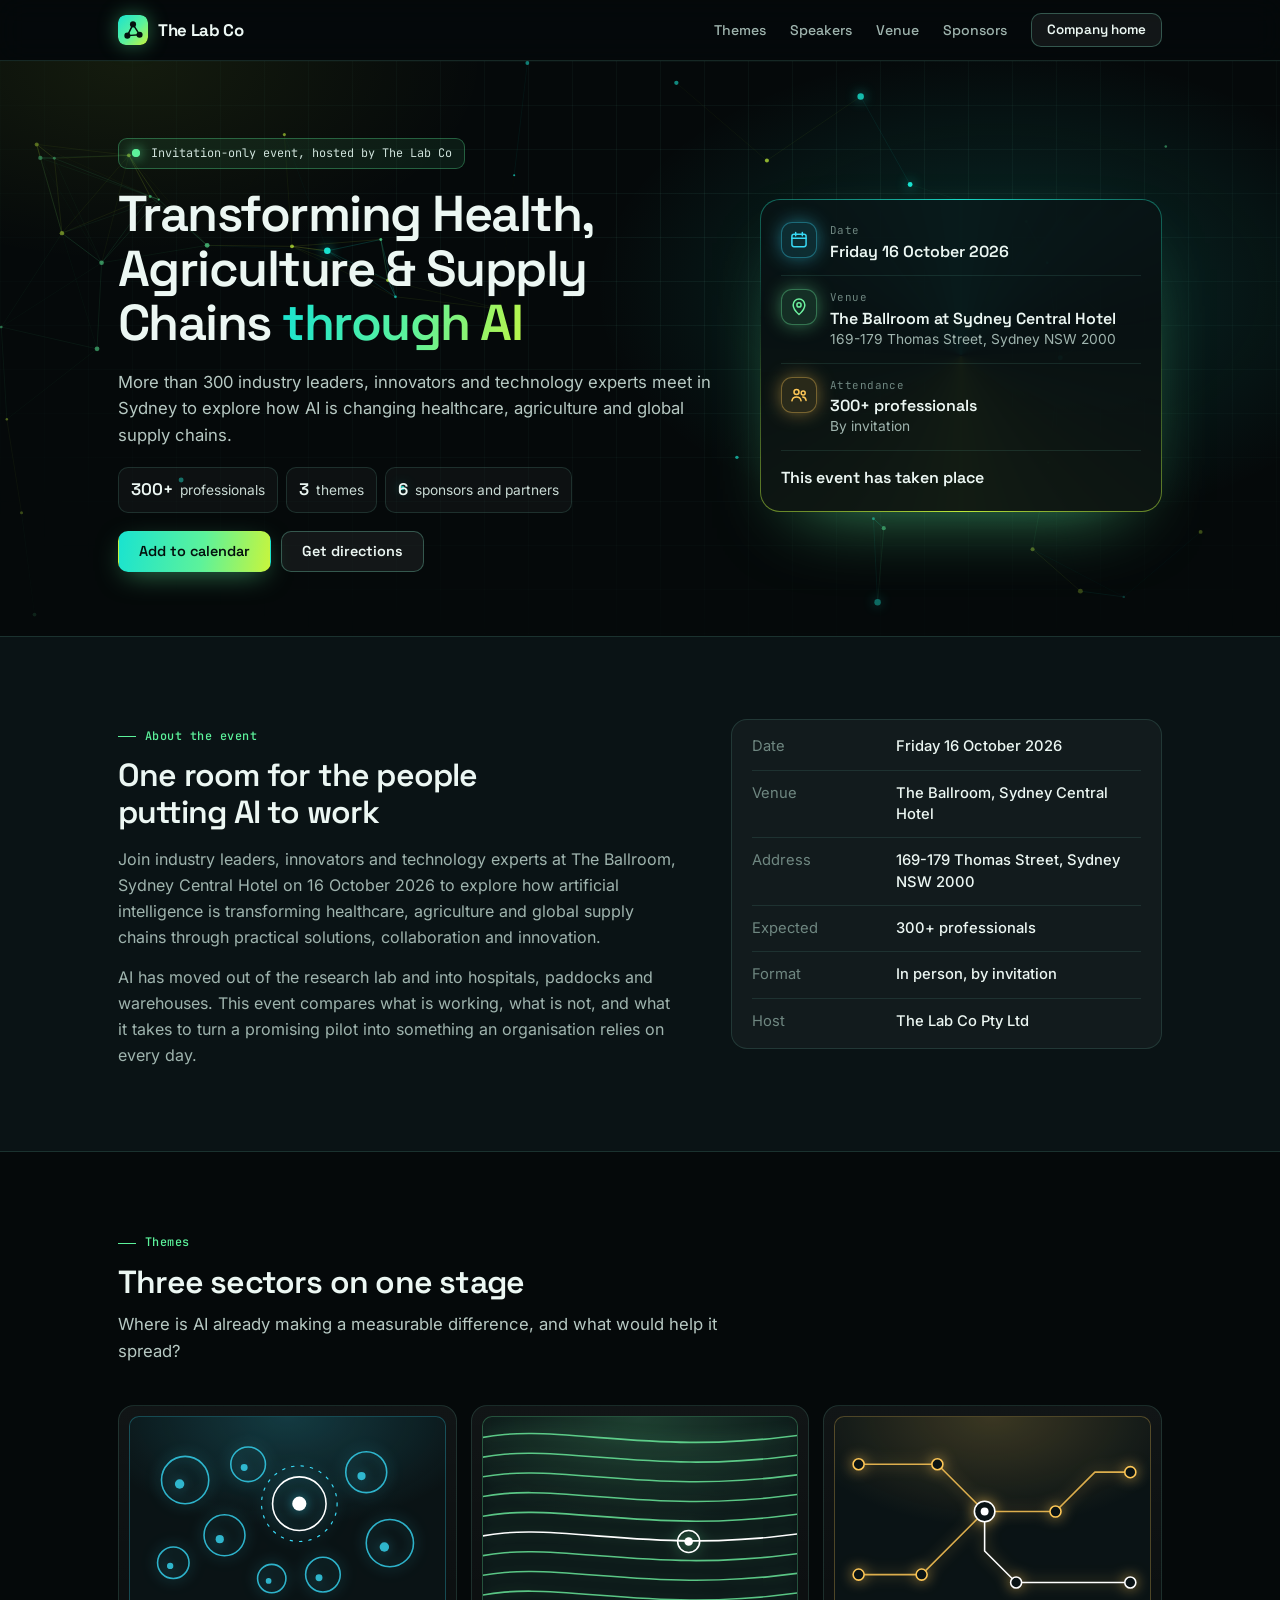
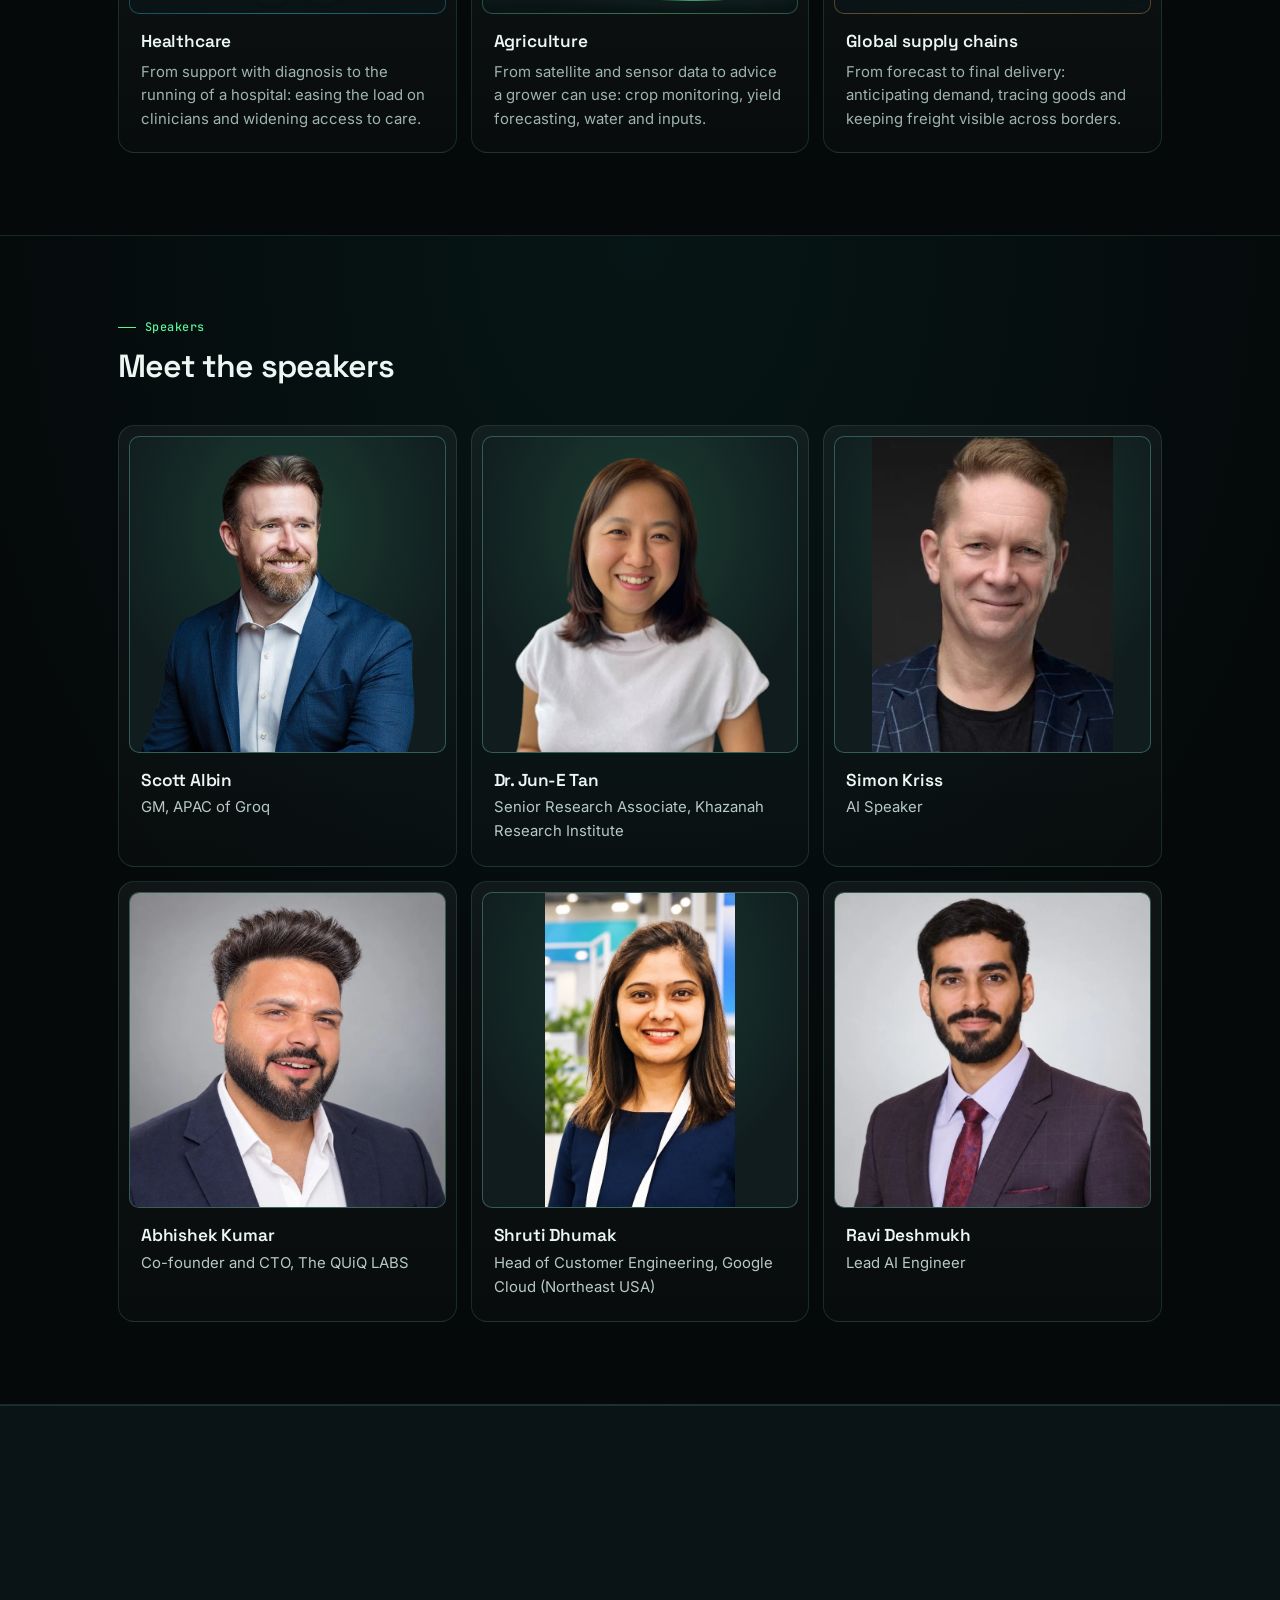
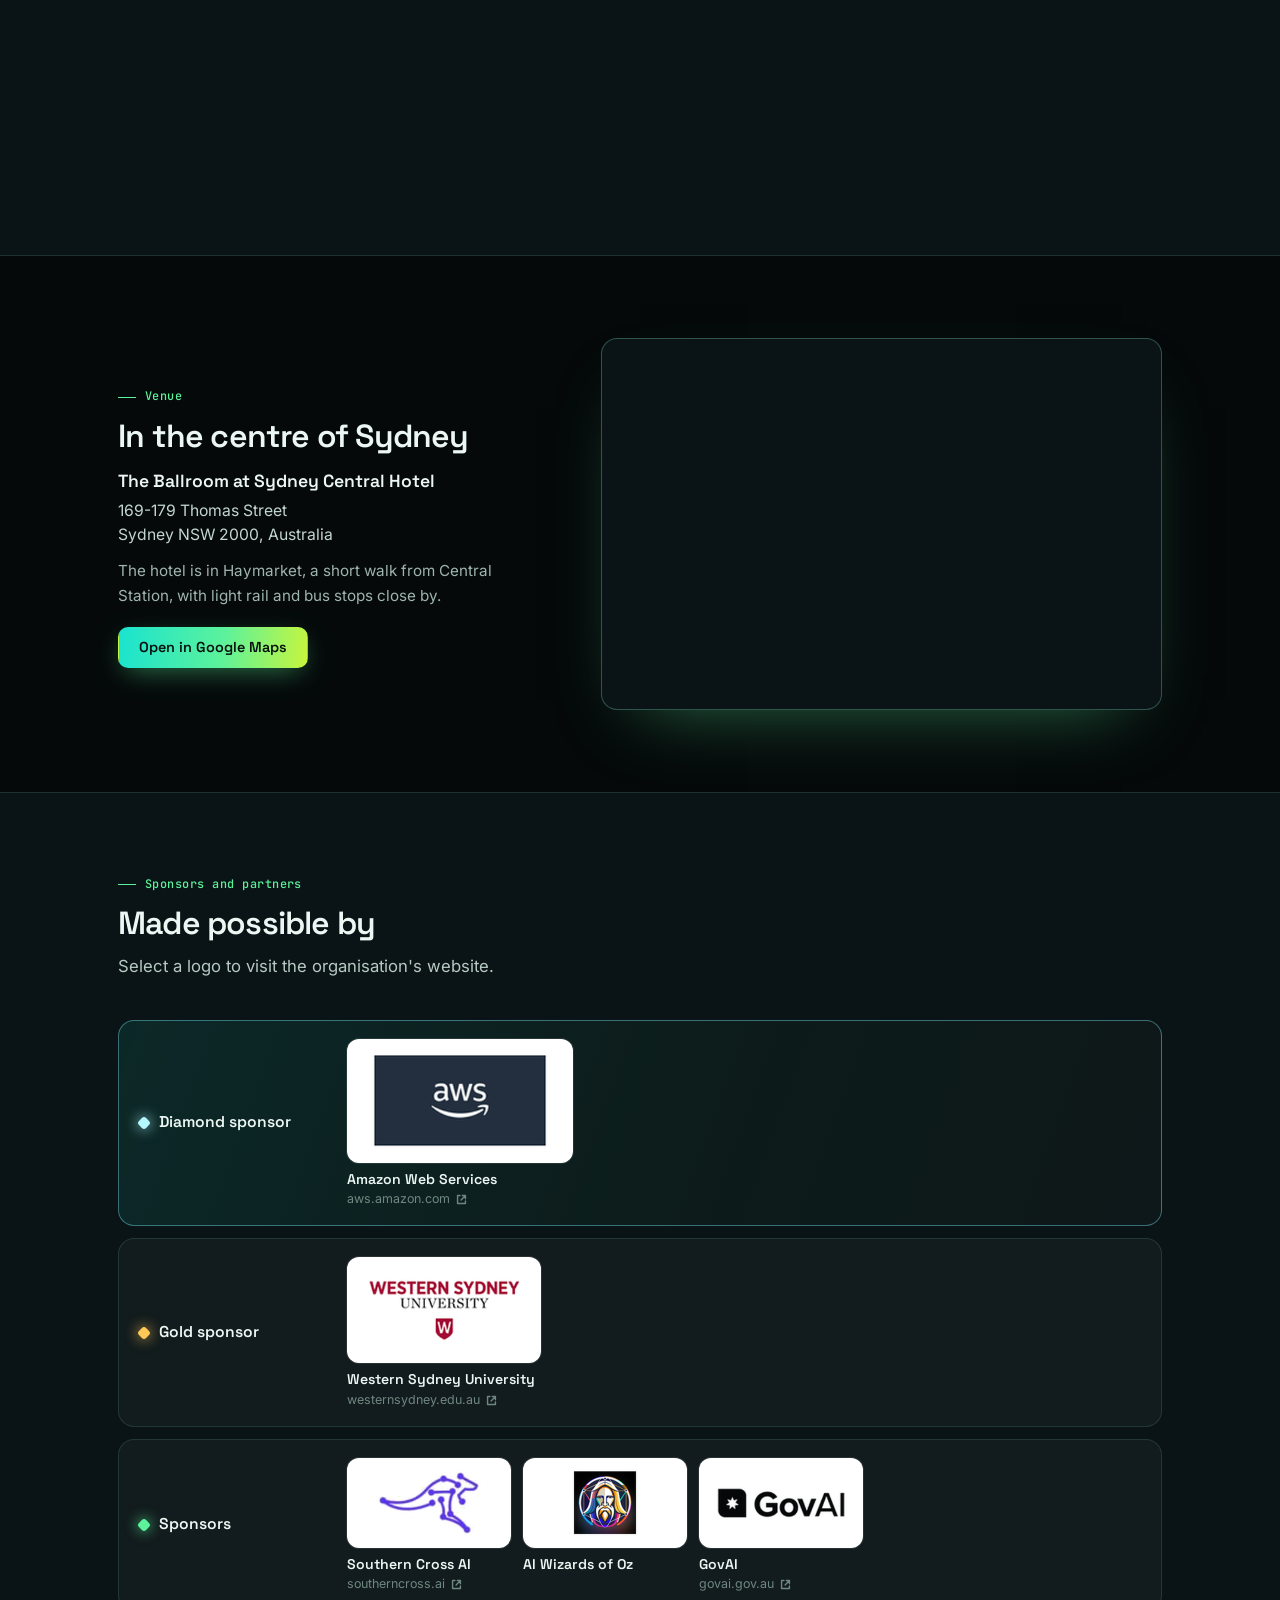
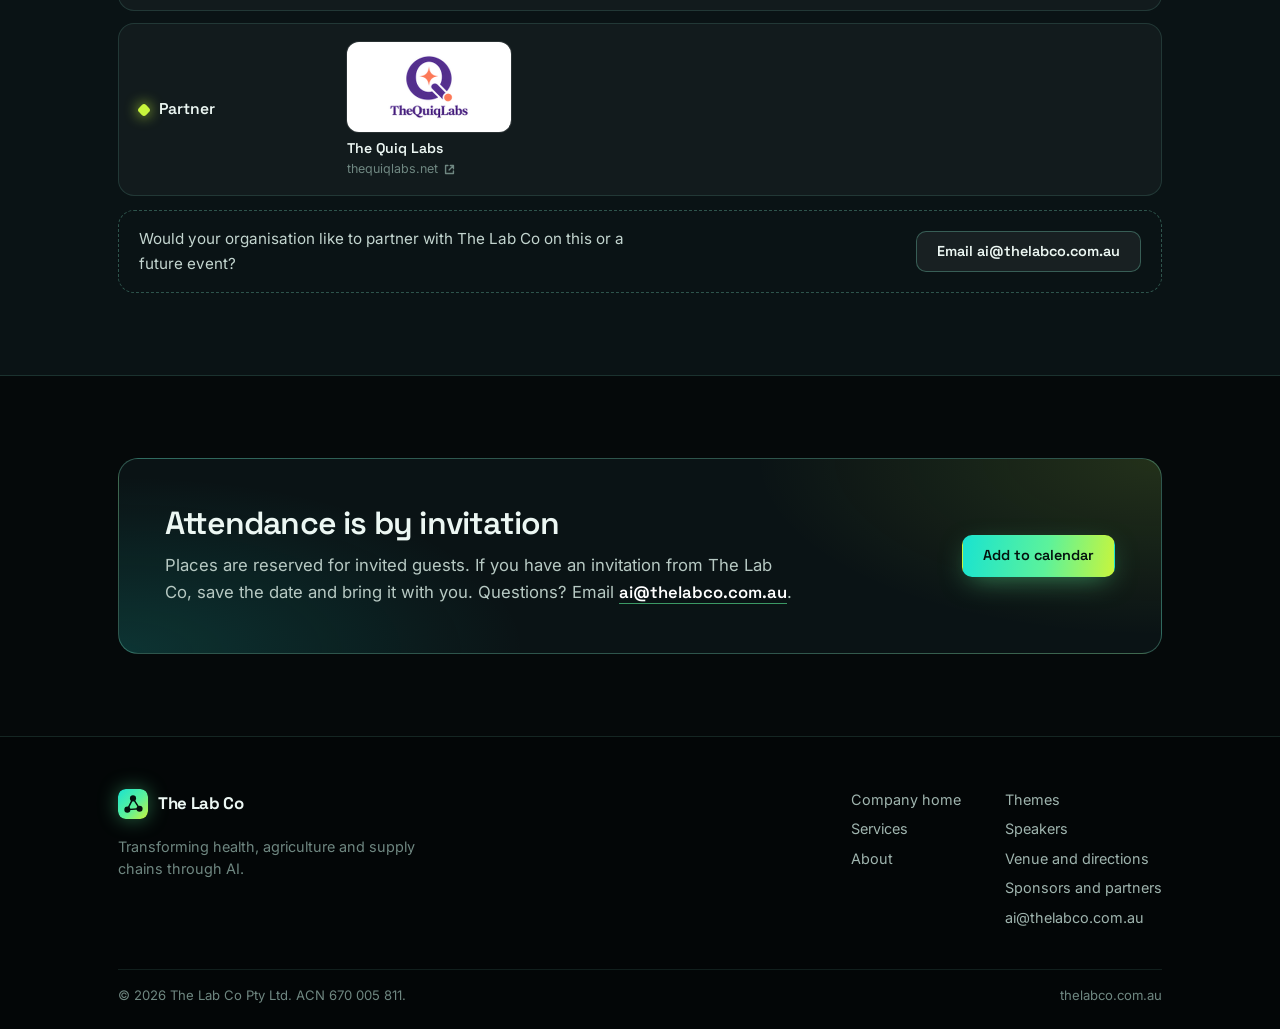
==== commit 9ea1bb4e: "Refresh speaker stylesheet on preview" ====
--- a/event.html
+++ b/event.html
@@ -20,7 +20,7 @@
   <link rel="icon" href="favicon.svg" type="image/svg+xml">
   <link rel="preload" href="assets/fonts/space-grotesk-latin-wght-normal.woff2" as="font" type="font/woff2" crossorigin>
   <link rel="preload" href="assets/fonts/inter-latin-wght-normal.woff2" as="font" type="font/woff2" crossorigin>
-  <link rel="stylesheet" href="assets/css/styles.css">
+  <link rel="stylesheet" href="assets/css/styles.css?v=20261013-speakers2">
 
   <script type="application/ld+json">
   {
--- a/assets/css/styles.css
+++ b/assets/css/styles.css
@@ -238,10 +238,8 @@
 /* event speakers */
 .section--speakers { background: radial-gradient(70% 100% at 50% 0%, rgba(25, 227, 208, 0.06), transparent 78%); border-block: 1px solid var(--line); }
 .speaker { padding: 10px; overflow: hidden; }
-.speaker__photo { aspect-ratio: 4 / 3; overflow: hidden; border-radius: 10px; border: 1px solid var(--line-2); background: radial-gradient(80% 90% at 50% 28%, rgba(92, 242, 155, 0.16), transparent 72%), #101c1e; }
-.speaker__photo img { width: 100%; height: 100%; object-fit: cover; object-position: center 25%; transition: transform 0.5s cubic-bezier(0.16, 0.84, 0.3, 1); }
-.speaker:hover .speaker__photo img { transform: scale(1.04); }
-.speaker:nth-child(5) .speaker__photo img { object-position: center 24%; }
+.speaker__photo { aspect-ratio: 1; overflow: hidden; border-radius: 10px; border: 1px solid var(--line-2); background: radial-gradient(80% 90% at 50% 28%, rgba(92, 242, 155, 0.16), transparent 72%), #101c1e; }
+.speaker__photo img { width: 100%; height: 100%; object-fit: contain; object-position: center; }
 .speaker__body { padding: 16px 12px 12px; }
 .speaker__body p { margin-top: 5px; color: #b7c9c3; }
 
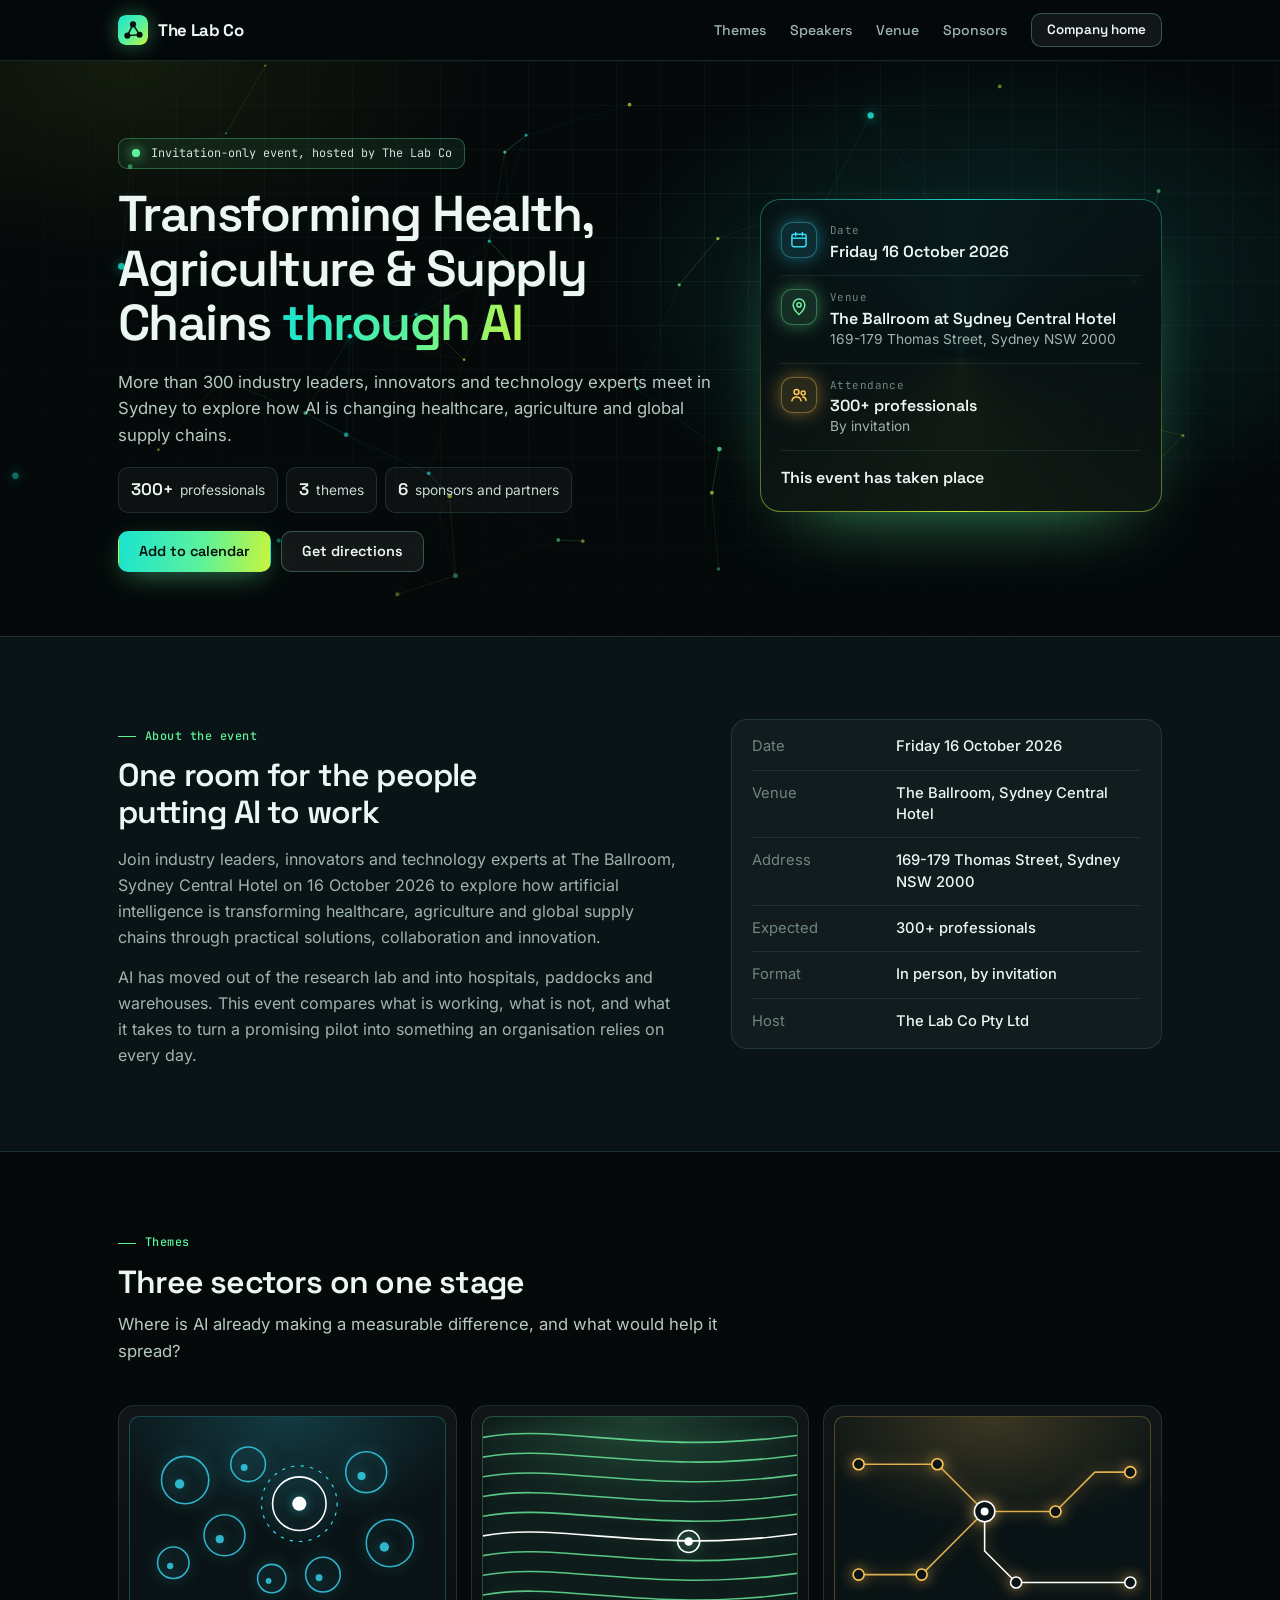
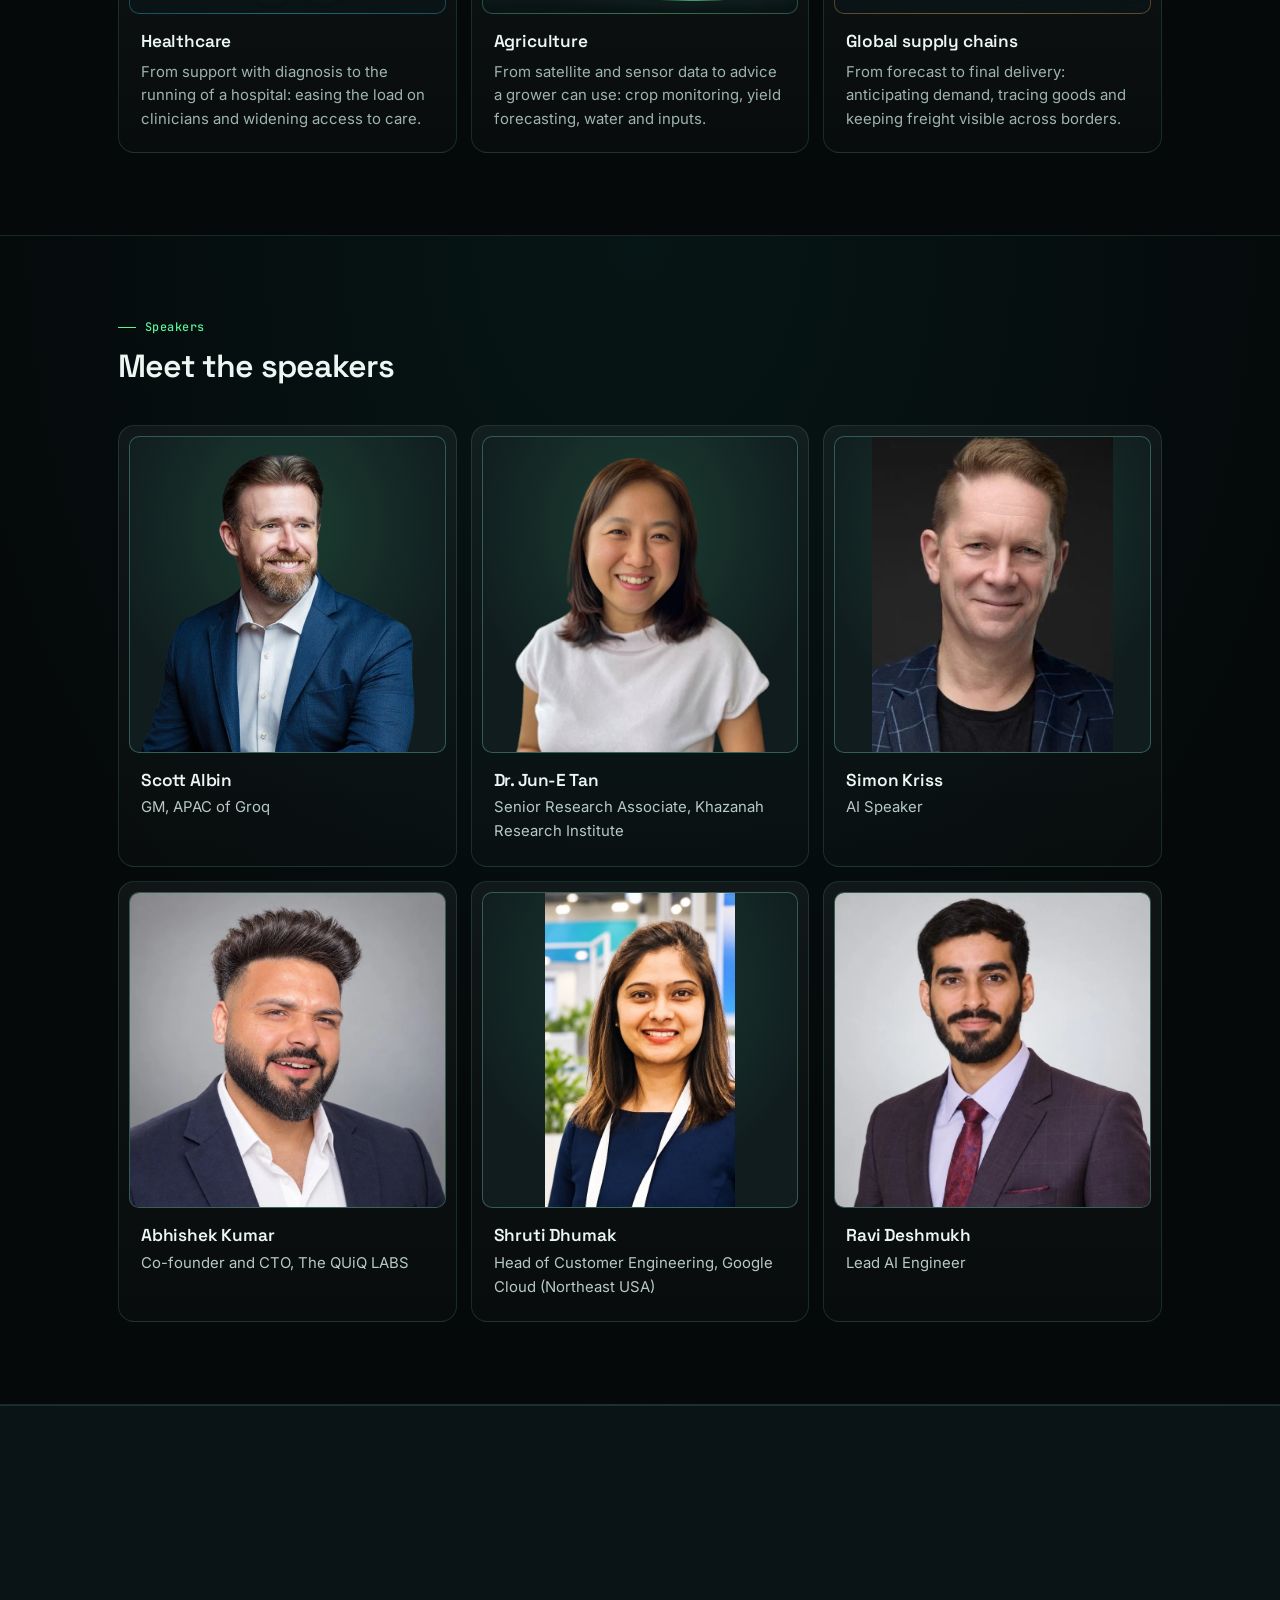
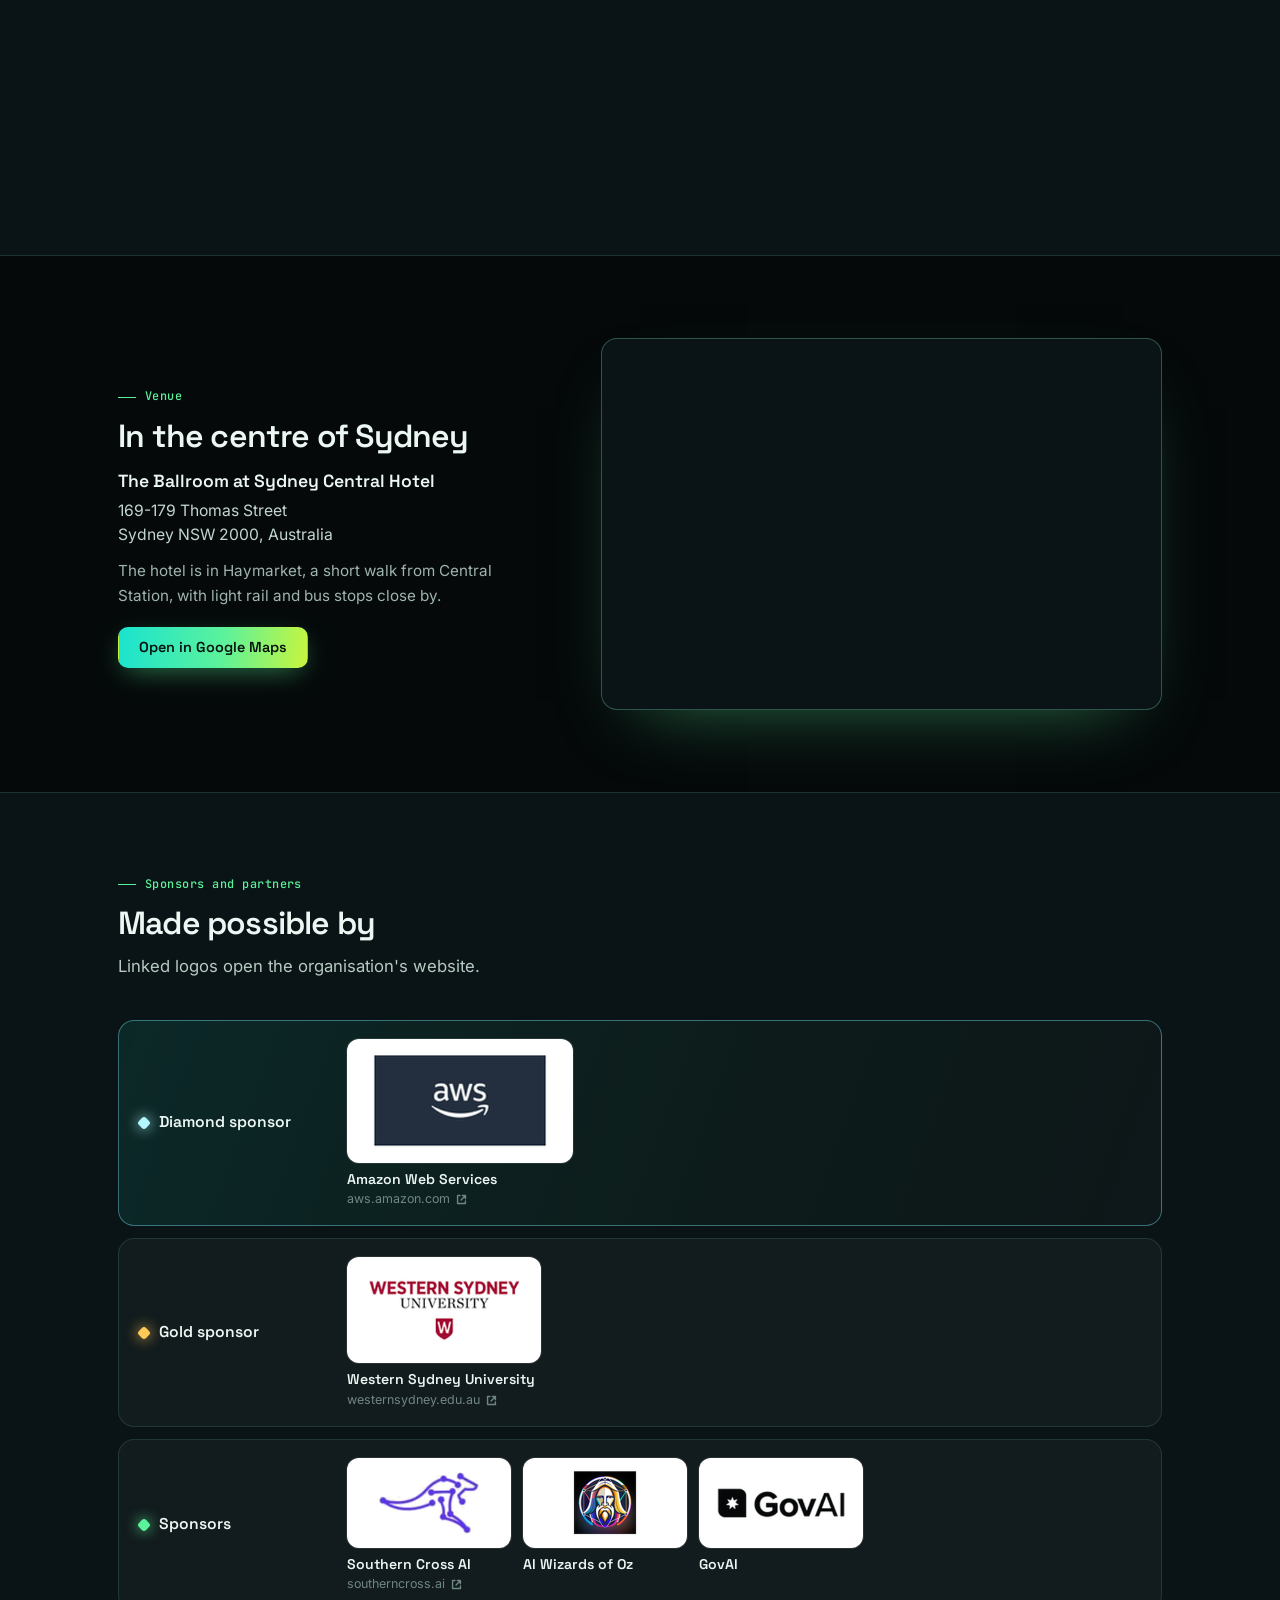
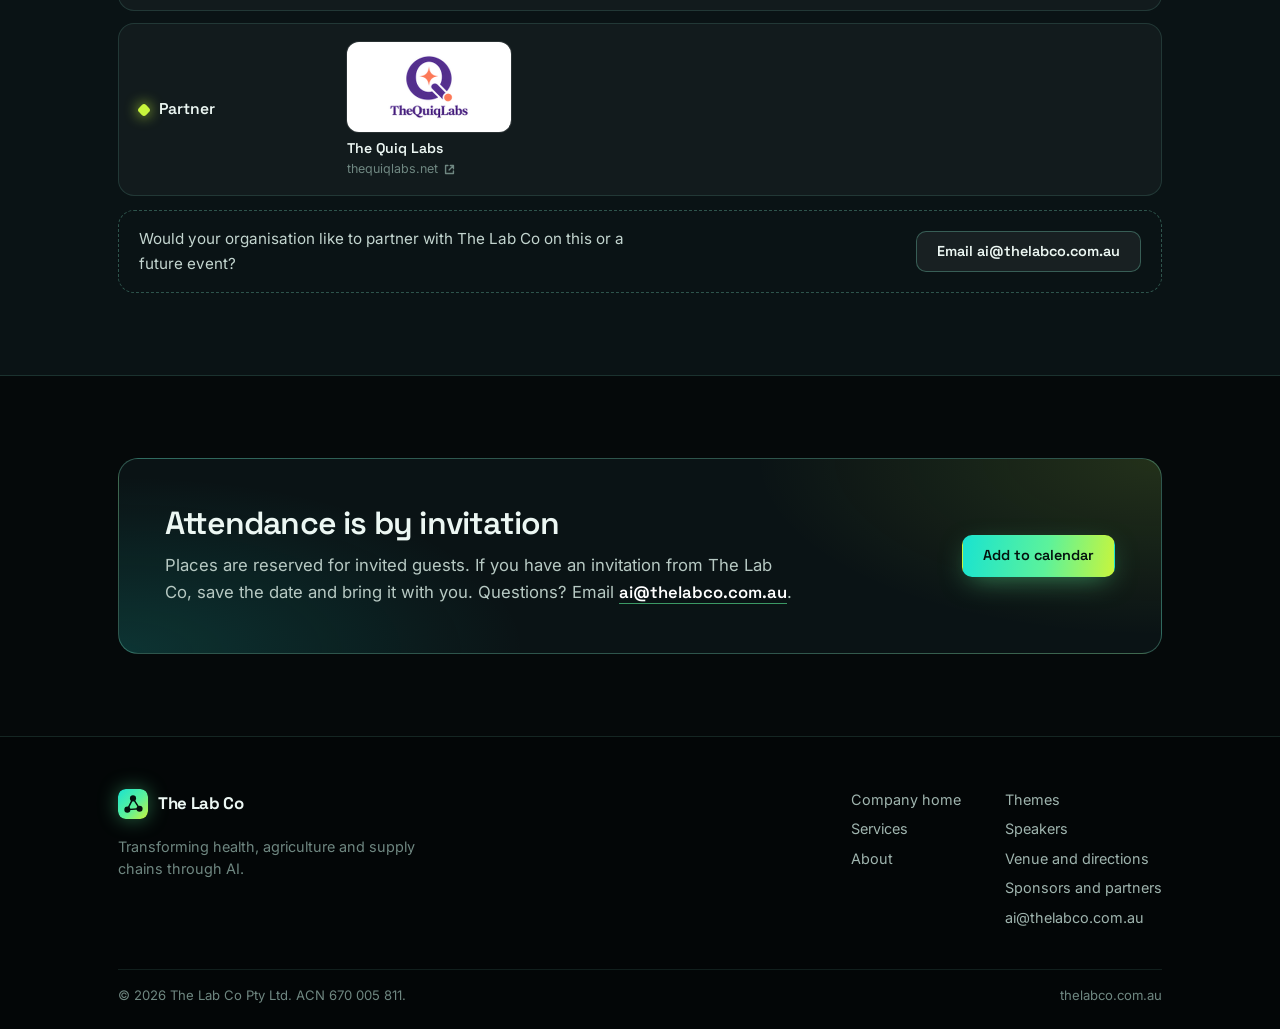
==== commit e383e464: "Improve mobile navigation and correct site details" ====
--- a/event.html
+++ b/event.html
@@ -20,7 +20,7 @@
   <link rel="icon" href="favicon.svg" type="image/svg+xml">
   <link rel="preload" href="assets/fonts/space-grotesk-latin-wght-normal.woff2" as="font" type="font/woff2" crossorigin>
   <link rel="preload" href="assets/fonts/inter-latin-wght-normal.woff2" as="font" type="font/woff2" crossorigin>
-  <link rel="stylesheet" href="assets/css/styles.css?v=20261013-speakers2">
+  <link rel="stylesheet" href="assets/css/styles.css?v=20261013-audit1">
 
   <script type="application/ld+json">
   {
@@ -285,7 +285,7 @@
         <div class="section__head">
           <p class="kicker">Sponsors and partners</p>
           <h2 class="heading" id="sponsors-title">Made possible by</h2>
-          <p class="lead">Select a logo to visit the organisation's website.</p>
+          <p class="lead">Linked logos open the organisation's website.</p>
         </div>
 
         <!--
@@ -330,11 +330,10 @@
                 <span class="sponsor__tile"><img src="assets/img/sponsors/ai-wizards-of-oz.png" alt="" width="270" height="267" loading="lazy"></span>
                 <span class="sponsor__name">AI Wizards of Oz</span>
               </div>
-              <a class="sponsor" href="https://www.govai.gov.au/" target="_blank" rel="noopener" aria-label="GovAI, opens website in a new tab">
+              <div class="sponsor">
                 <span class="sponsor__tile"><img src="assets/img/sponsors/govai.png" alt="" width="450" height="120" loading="lazy"></span>
                 <span class="sponsor__name">GovAI</span>
-                <span class="sponsor__url">govai.gov.au<svg viewBox="0 0 14 14" aria-hidden="true"><path d="M5 2H2v10h10V9M8 2h4v4M12 2 6.5 7.5"/></svg></span>
-              </a>
+              </div>
             </div>
           </div>
 
--- a/assets/css/styles.css
+++ b/assets/css/styles.css
@@ -378,7 +378,12 @@
   .hero--home .core__chip { display: none; }
 }
 @media (max-width: 759px) {
-  .nav__link { display: none; }
+  html { scroll-padding-top: 120px; }
+  .site-header__row { flex-wrap: wrap; gap: 0; padding-top: 10px; }
+  .site-header .brand { margin-bottom: 10px; }
+  .nav { width: 100%; gap: 18px; overflow-x: auto; white-space: nowrap; -webkit-overflow-scrolling: touch; border-top: 1px solid var(--line); }
+  .nav__link { display: inline-flex; flex: none; padding-block: 10px; }
+  .nav .btn { flex: none; }
 }
 @media (max-width: 480px) {
   .sponsor { width: calc(50% - 6px); }
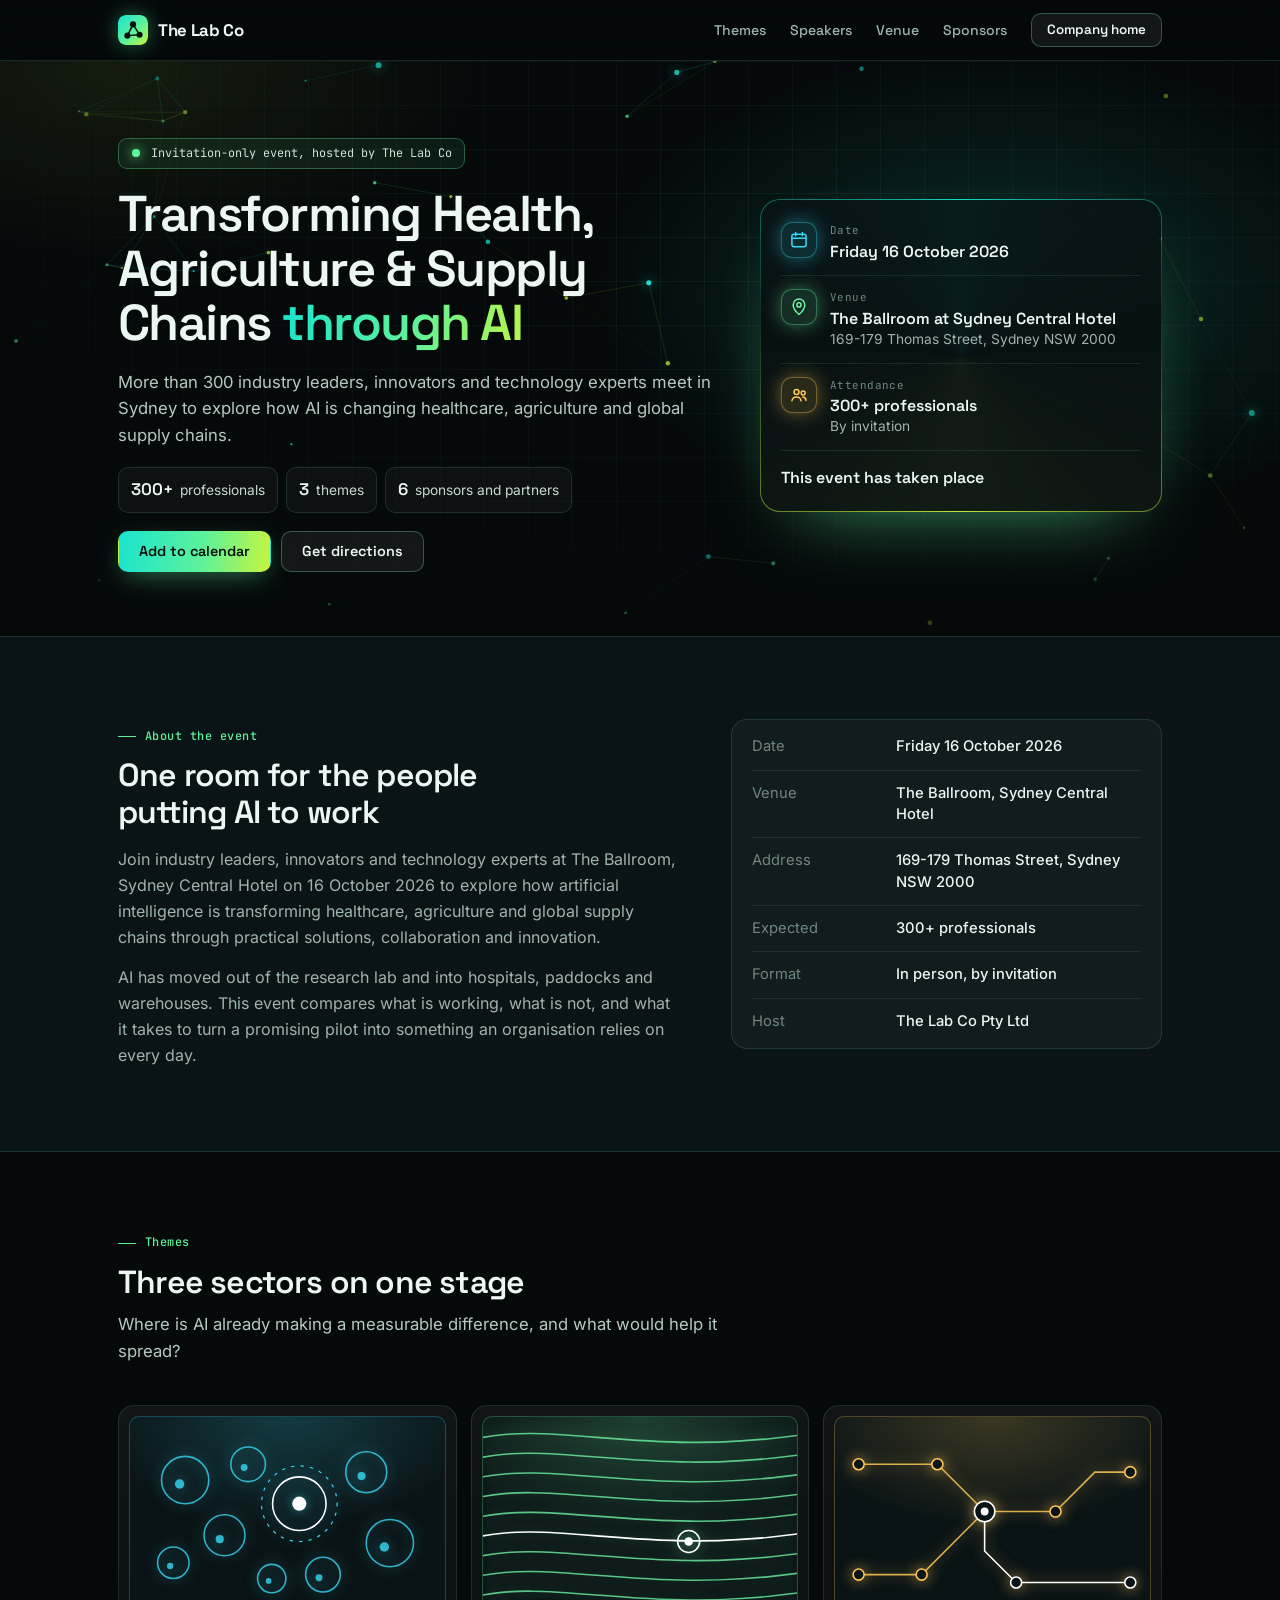
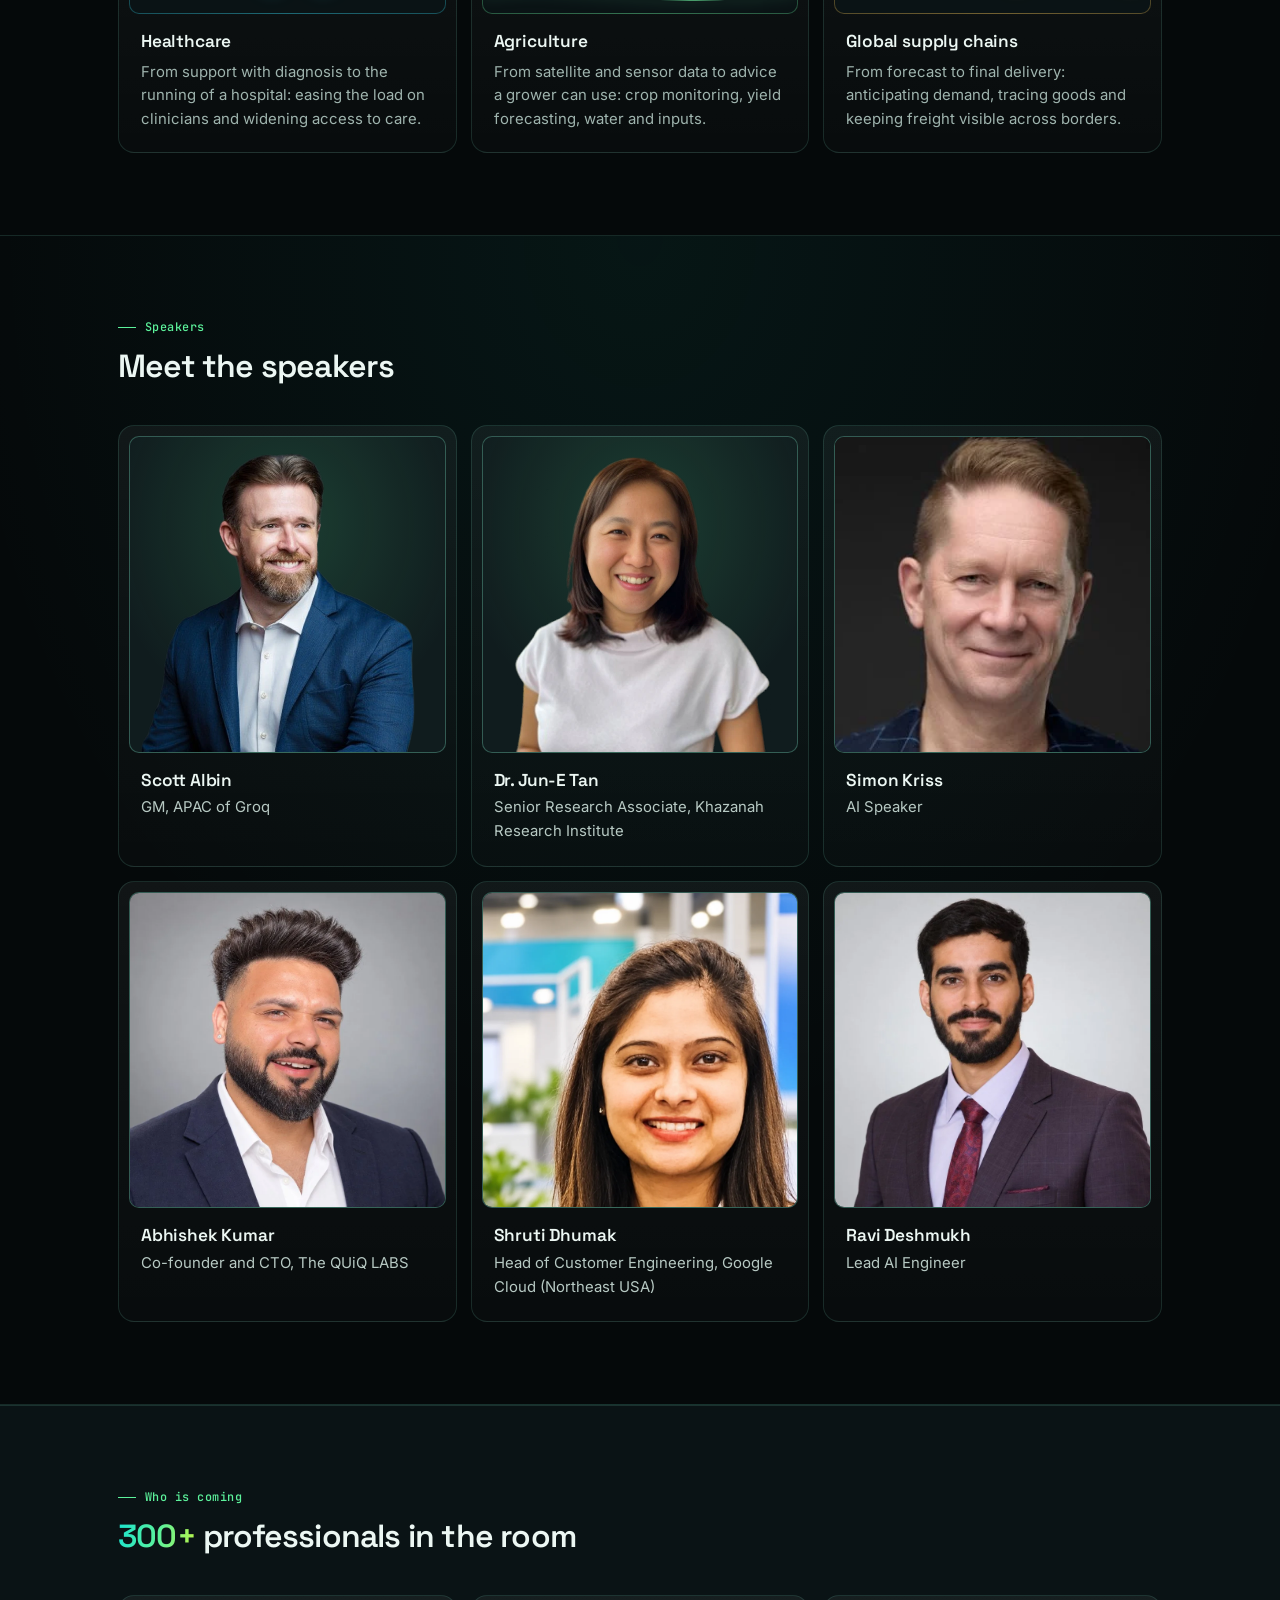
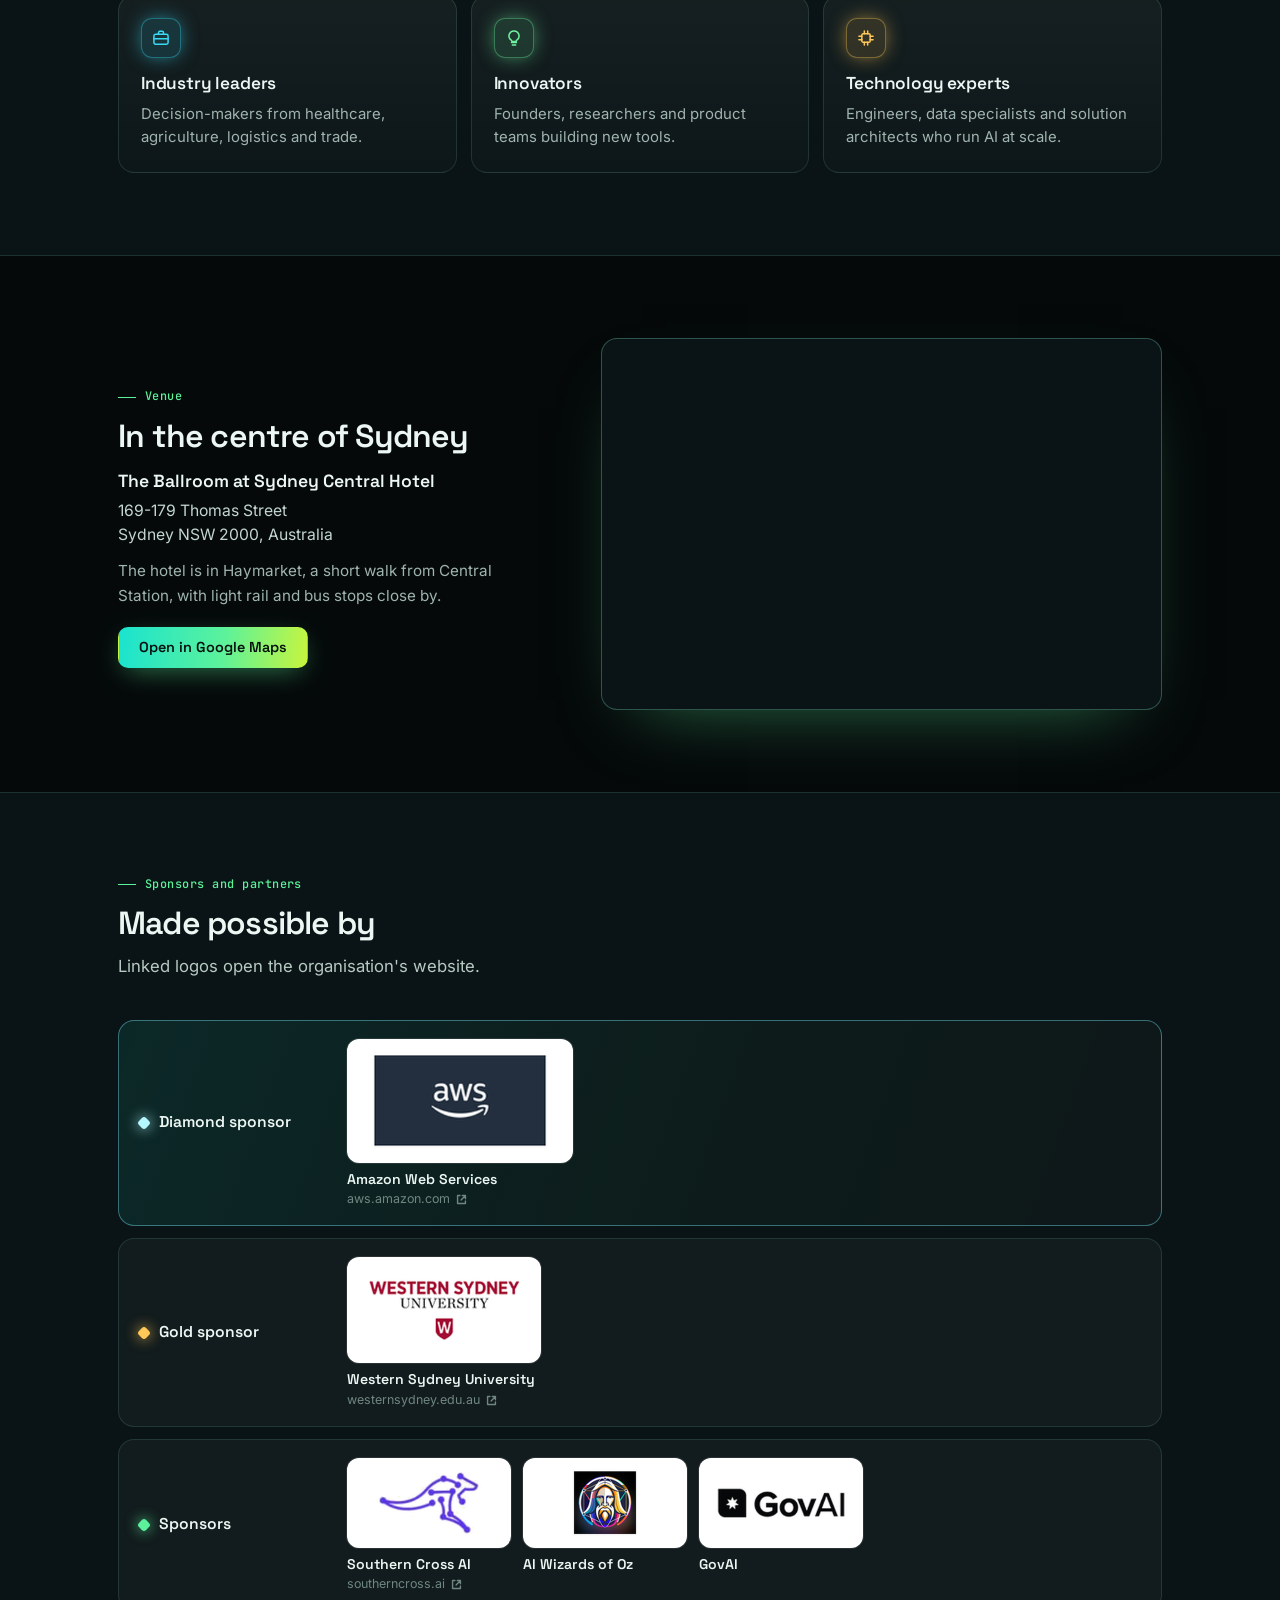
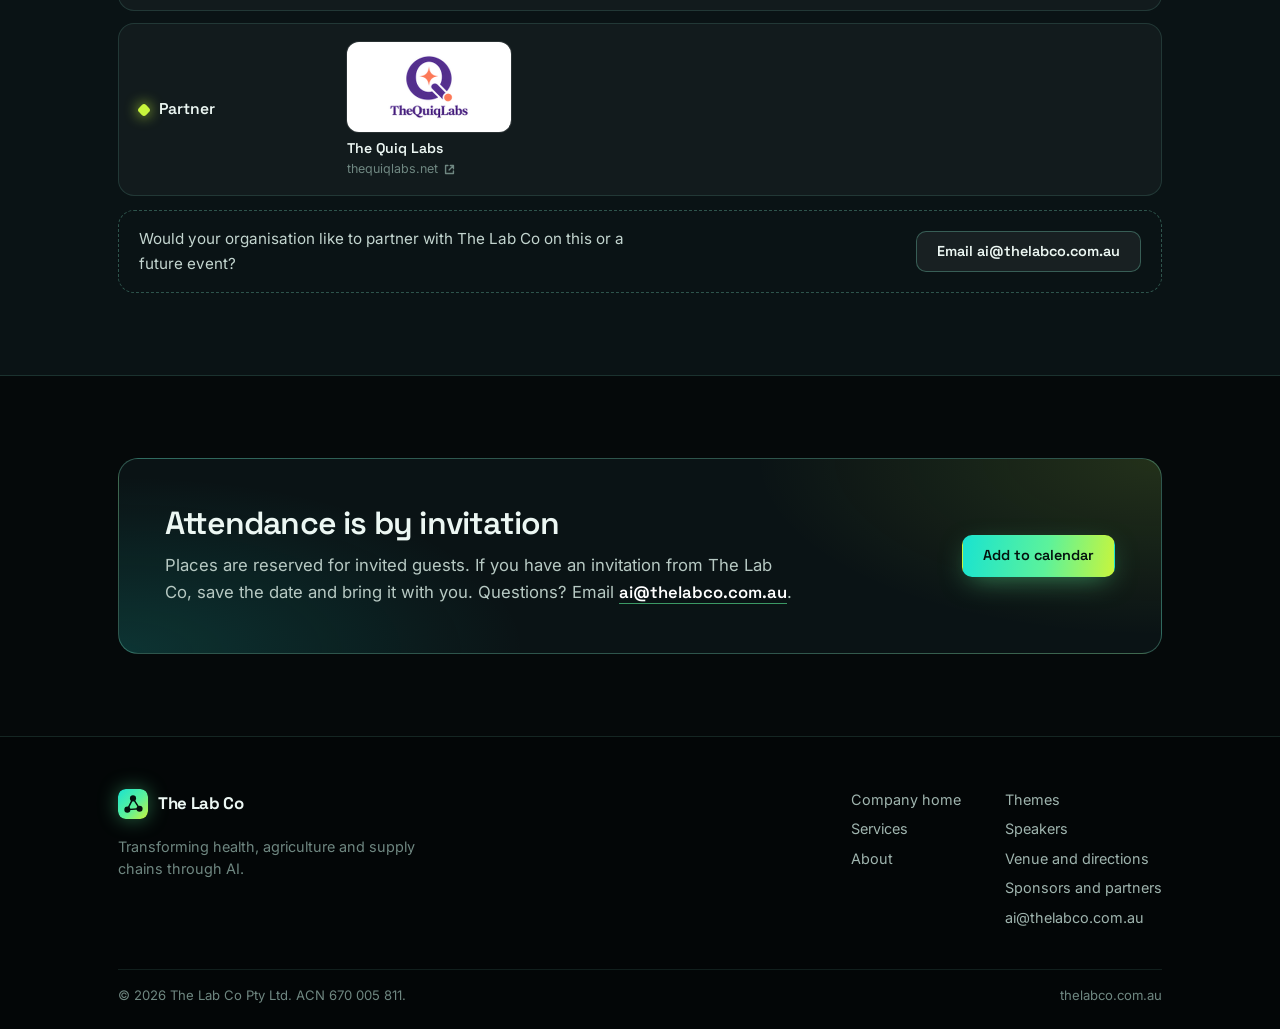
==== commit 5a69a4b2: "Fill speaker portrait frames consistently" ====
--- a/event.html
+++ b/event.html
@@ -20,7 +20,7 @@
   <link rel="icon" href="favicon.svg" type="image/svg+xml">
   <link rel="preload" href="assets/fonts/space-grotesk-latin-wght-normal.woff2" as="font" type="font/woff2" crossorigin>
   <link rel="preload" href="assets/fonts/inter-latin-wght-normal.woff2" as="font" type="font/woff2" crossorigin>
-  <link rel="stylesheet" href="assets/css/styles.css?v=20261013-audit1">
+  <link rel="stylesheet" href="assets/css/styles.css?v=20261013-audit2">
 
   <script type="application/ld+json">
   {
--- a/assets/css/styles.css
+++ b/assets/css/styles.css
@@ -239,7 +239,7 @@
 .section--speakers { background: radial-gradient(70% 100% at 50% 0%, rgba(25, 227, 208, 0.06), transparent 78%); border-block: 1px solid var(--line); }
 .speaker { padding: 10px; overflow: hidden; }
 .speaker__photo { aspect-ratio: 1; overflow: hidden; border-radius: 10px; border: 1px solid var(--line-2); background: radial-gradient(80% 90% at 50% 28%, rgba(92, 242, 155, 0.16), transparent 72%), #101c1e; }
-.speaker__photo img { width: 100%; height: 100%; object-fit: contain; object-position: center; }
+.speaker__photo img { width: 100%; height: 100%; object-fit: cover; object-position: center top; }
 .speaker__body { padding: 16px 12px 12px; }
 .speaker__body p { margin-top: 5px; color: #b7c9c3; }
 
